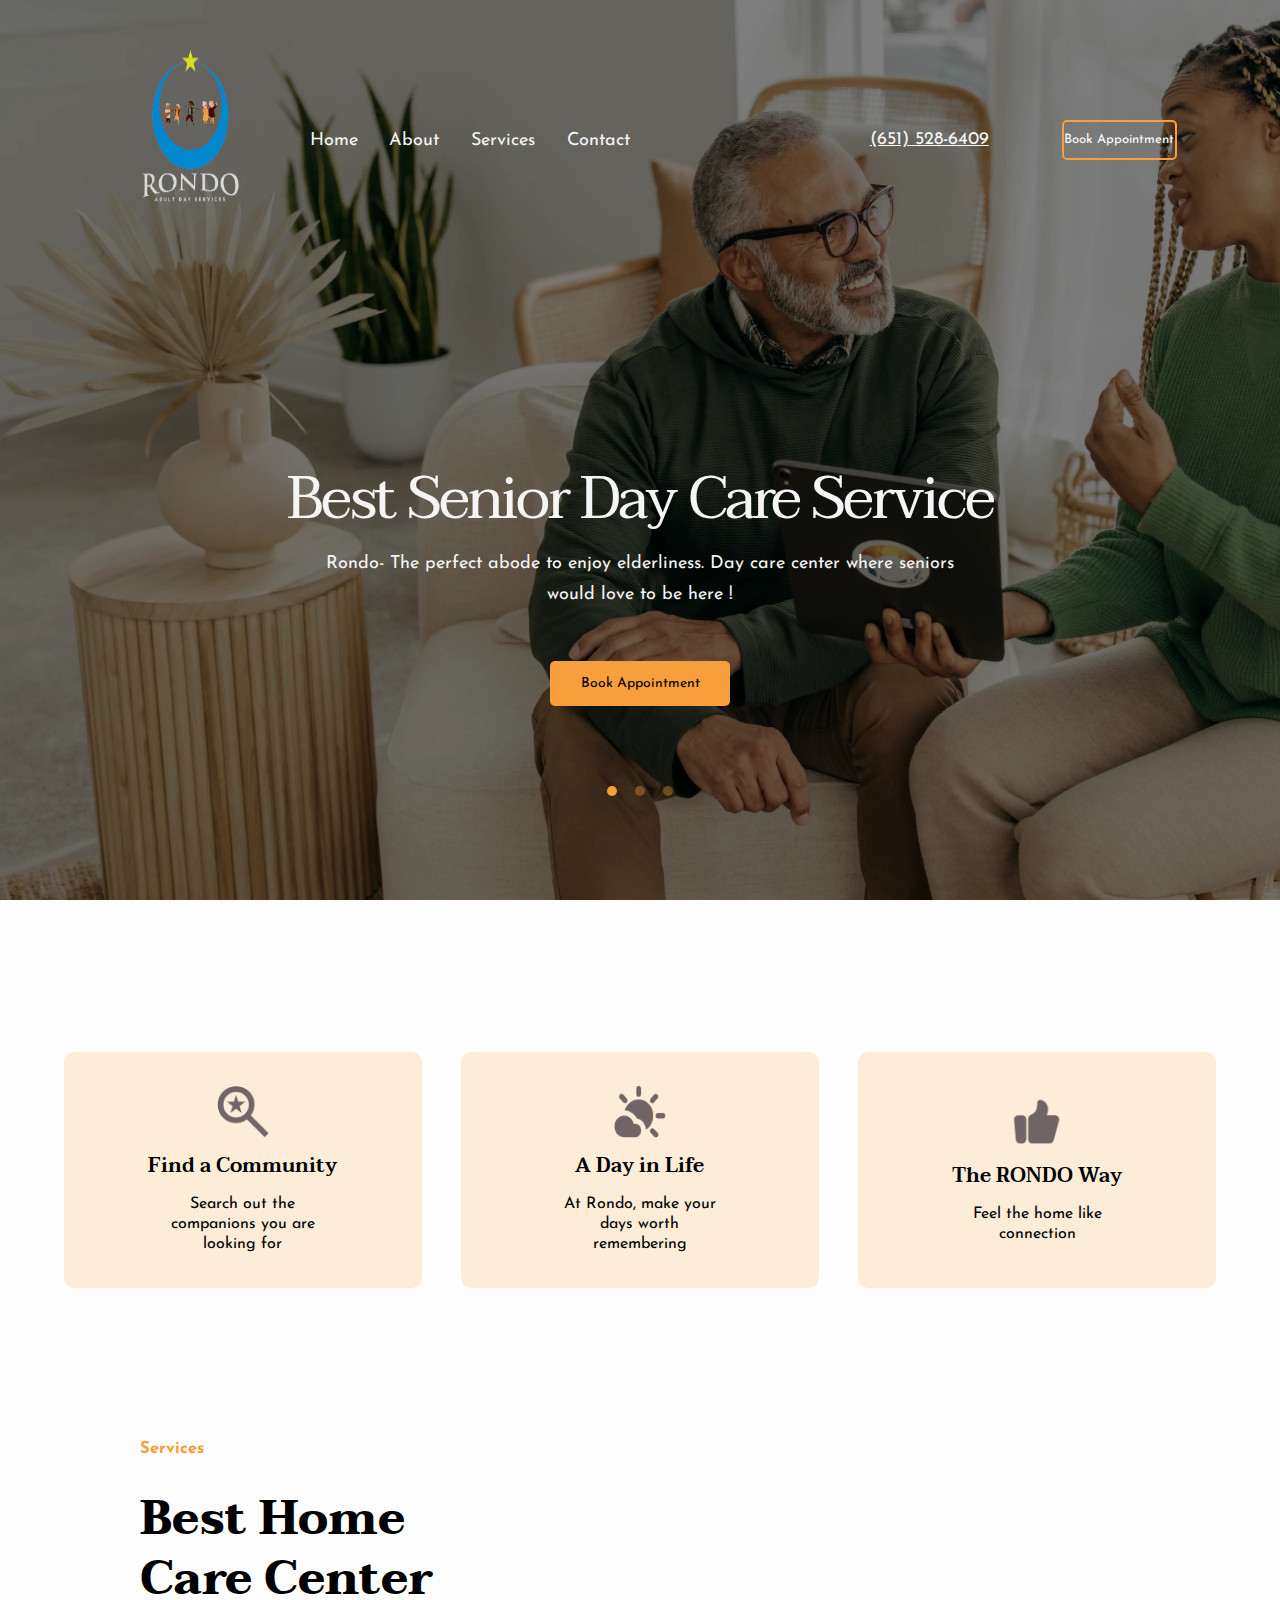
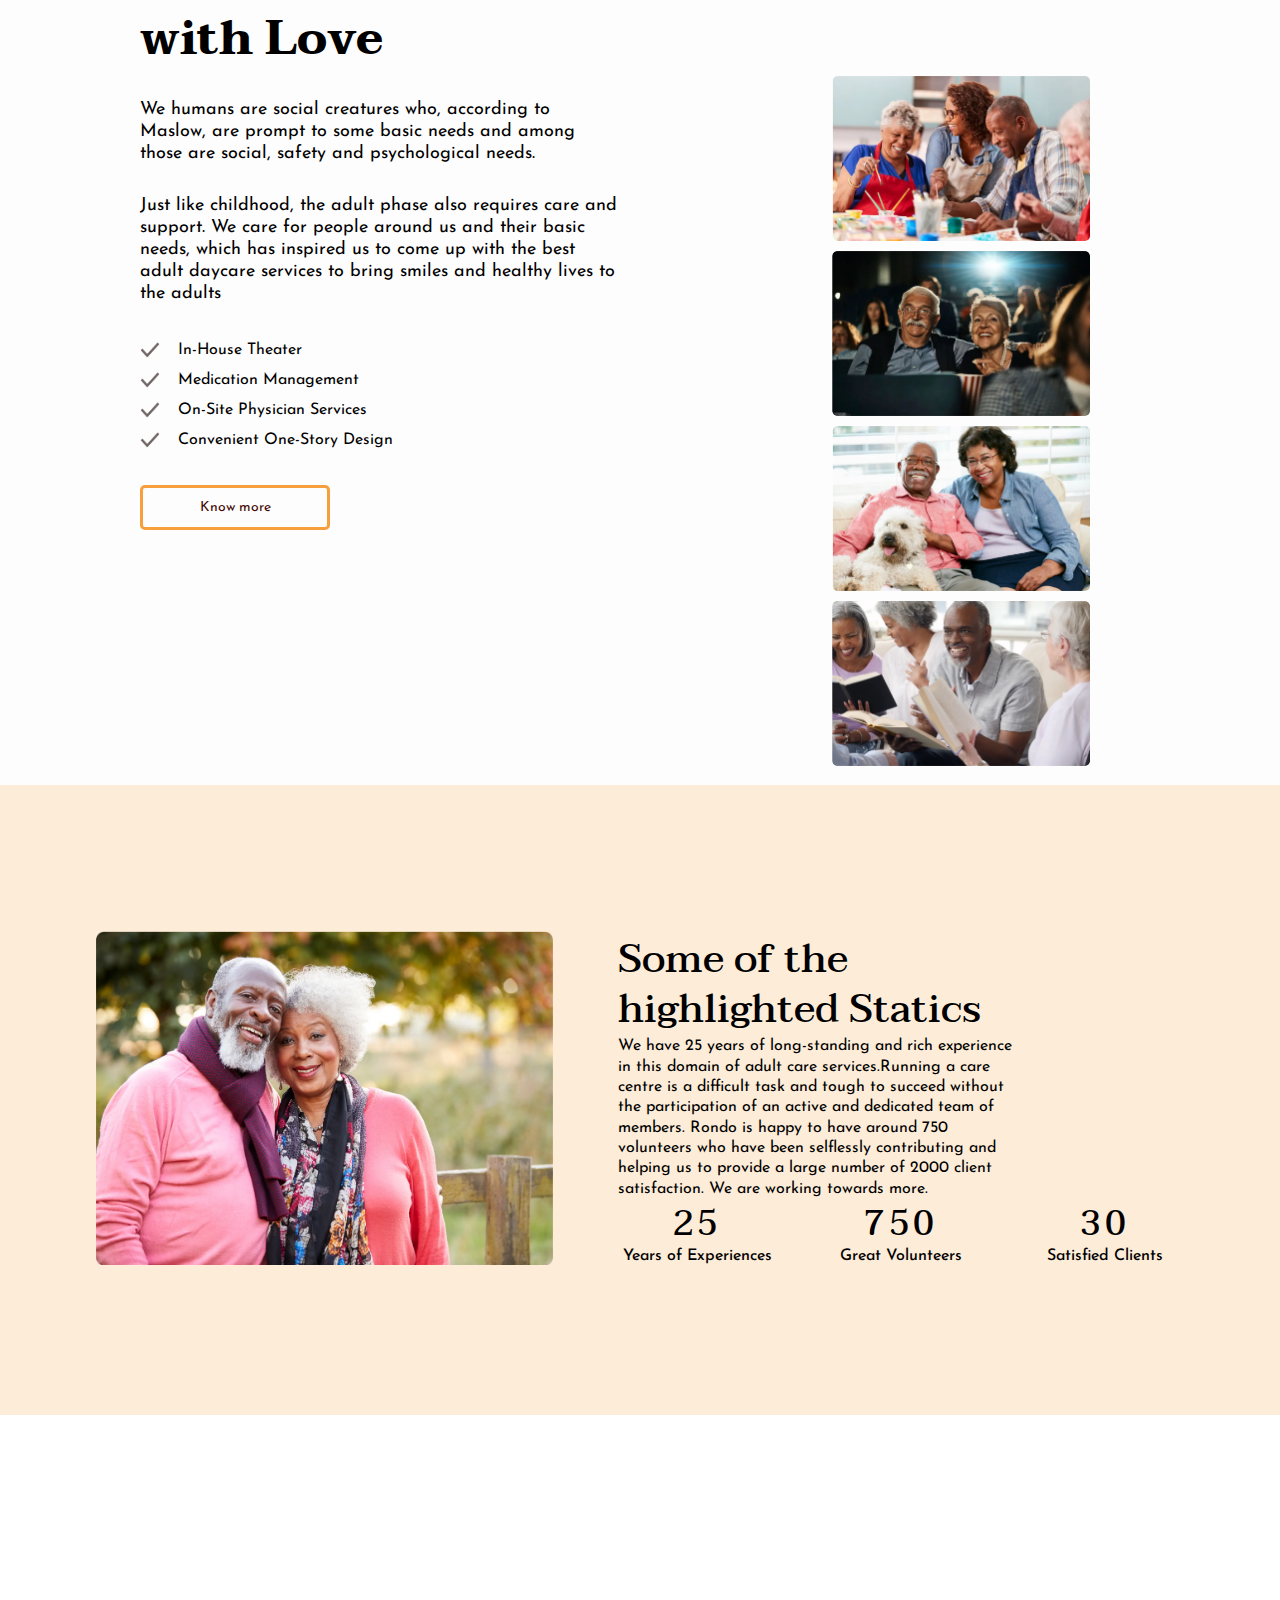
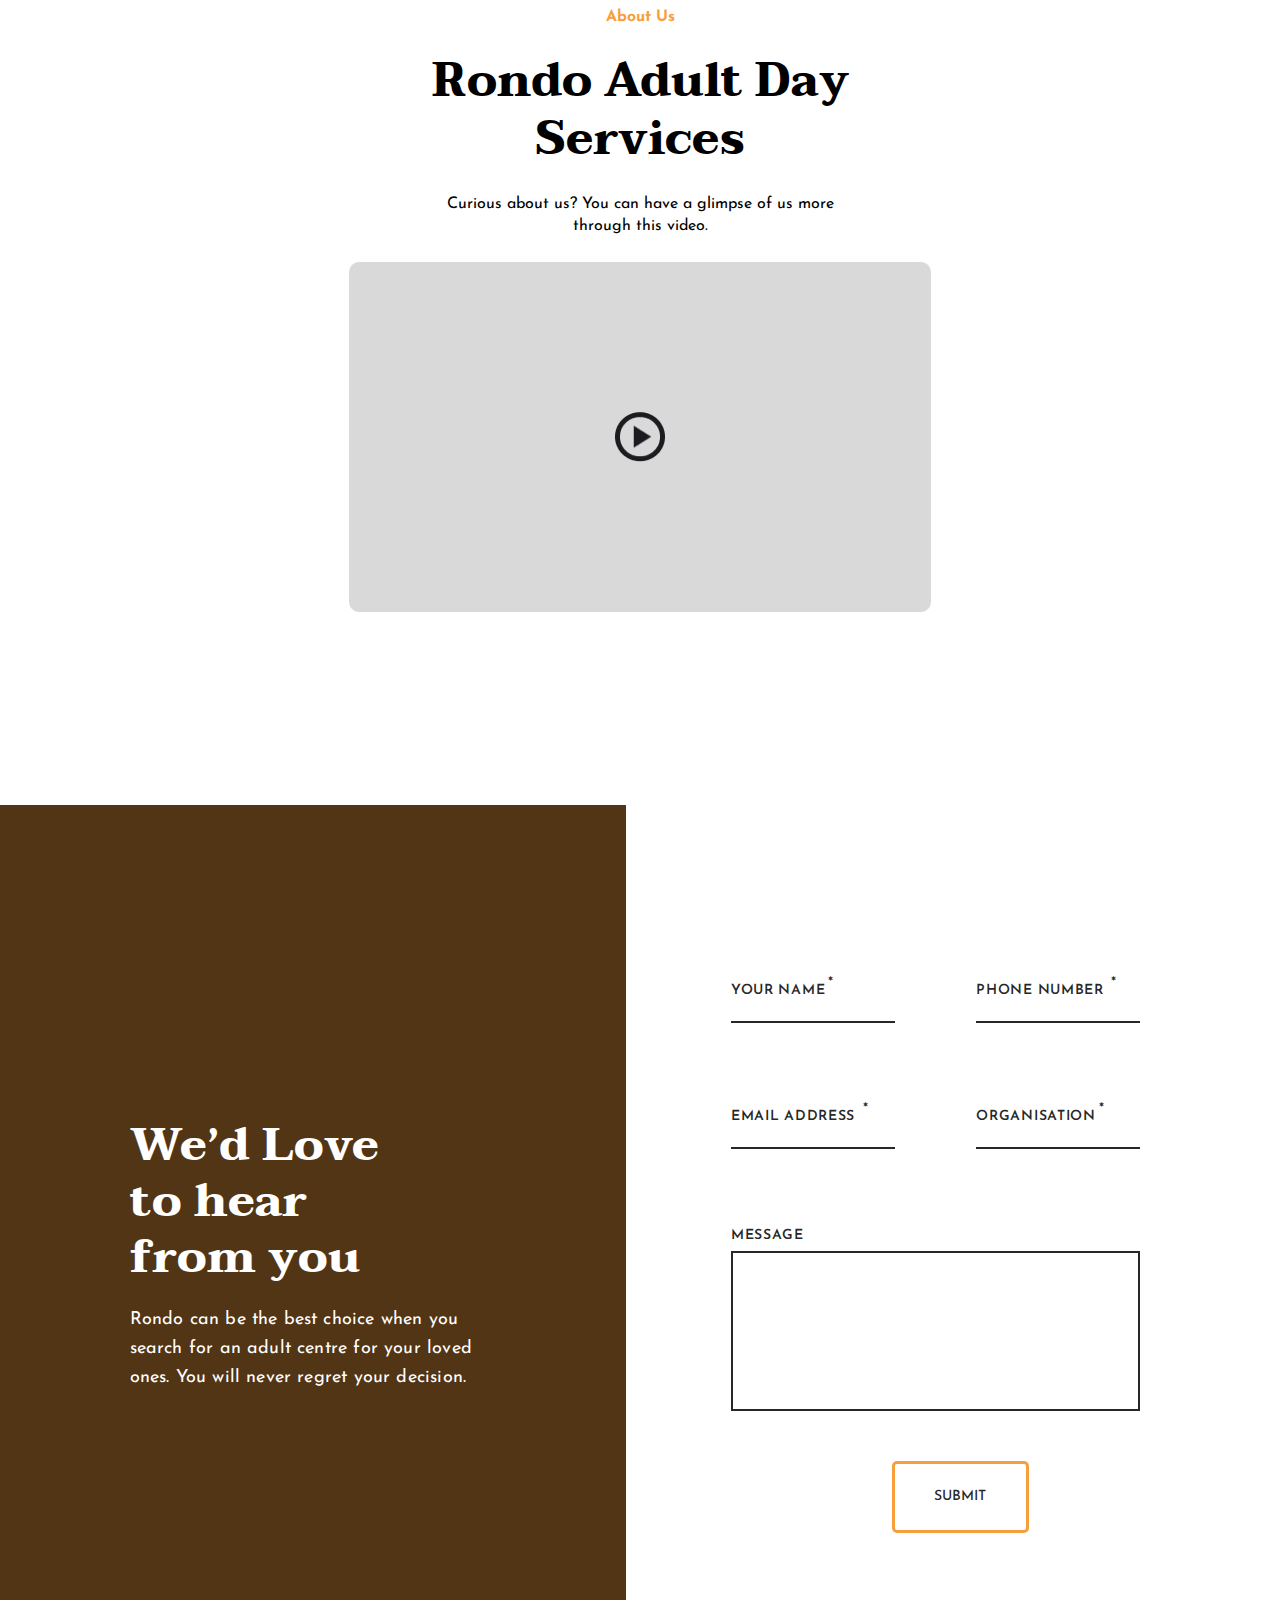
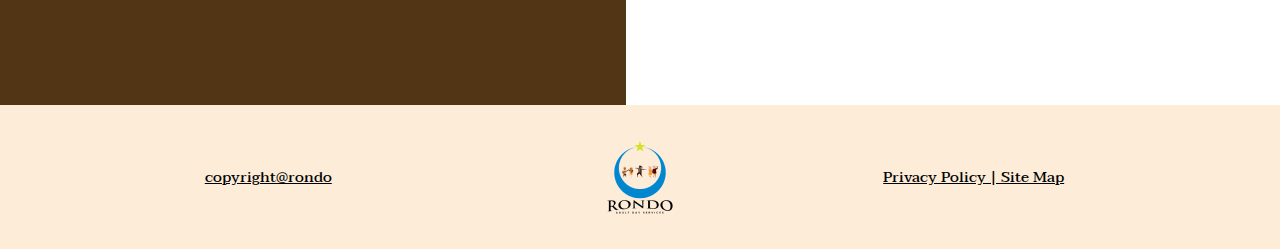
==== index.html @ 2ee7aedf "form update" ====
<!DOCTYPE html>
<html lang="en">
<head>
    <meta charset="UTF-8">
    <meta http-equiv="X-UA-Compatible" content="IE=edge">
    <meta name="viewport" content="width=device-width, initial-scale=1.0">
    <title>Rondo Home</title>
    <link rel="stylesheet" href="style.css">
    <link rel="stylesheet" href="media.css">
    <link href="https://fonts.googleapis.com/css2?family=Josefin+Sans:wght@400;500&family=Taviraj:wght@500&display=swap" rel="stylesheet">
</head>
<body>
    <!-- Hero Section -->
    <section class="hero_container">
        <header class="nav_header">
            <div class="navLogo">
                <img src="./Images/Rondo White Nav Logo.png" alt="rondo_logo_img">
            </div>

            <nav class="navbar">
                <div class="navbar_links">
                    <ul>
                        <li><a href="https://ronroads.netlify.app/">Home</a></li>
                        <li><a href="https://ronroads-about.netlify.app/">About</a></li>
                        <li><a href="https://ronroads-service.netlify.app/
                            ">Services</a></li>
                        <li><a href="https://ronroads-contact.netlify.app/">Contact</a></li>
                    </ul>
                </div>

                <div class="numBtn_wrapper">
                    <p>(651) 528-6409</p>

                    <a href="#">Book Appointment</a>
                </div>
            </nav>

            <a href="#" class="toggle-button">
                <span class="bar"></span>
                <span class="bar"></span>
            </a>
        </header>

        <article class="hero_article">
            <div class="hero_content">
                <h1>Best Senior Day Care Service</h1>

                <p>
                    Rondo- The perfect abode to enjoy elderliness. 
                    Day care center where seniors would love to be here !
                </p>

                <a href="#" class="content_btn">Book Appointment</a>

                <div class="dots">
                    <div class="dot"></div>
                    <div class="dot1"></div>
                    <div class="dot1"></div>
                </div>
            </div>
        </article>
    </section>


    <!-- Card Section -->
    <section class="card_container">
        <div class="card_wrapper">
            <div class="card">
                <img src="./Images/Search Icon.png" alt="search_icon">
                <h3>Find a Community</h3>
                <p>Search out the companions you 
                    are looking for</p>
            </div>

            <div class="card">
                <img src="./Images/Weather Icon.png" alt="search_icon">
                <h3>A Day in Life</h3>
                <p>At Rondo, make your days 
                    worth remembering</p>
            </div>

            <div class="card">
                <img src="./Images/Thumb Icon.png" alt="search_icon">
                <h3>The RONDO Way</h3>
                <p>Feel the home like connection</p>
            </div>

        </div>
    </section>


    <!-- Service Section -->
    <section class="service_container">
        <div class="content_wrapper">
            <div class="title">
                <h5>Services</h5>
            </div>

            <div class="heading">
                <h3>Best Home Care Center with Love</h3>
            </div>

            <article class="service_article">
                <p>
                    We humans are social creatures who, according to Maslow, are prompt to some basic needs and among those are social, safety and psychological needs.   
                </p>

                <p>
                    Just like childhood, the adult phase also requires care and support.
                    We care for people around us and their basic needs, which has inspired us to come up with the best adult daycare services to bring smiles and healthy lives to the adults 
                </p>
            </article>


            <div class="facilities_wrapper">
                <div class="facilities">
                    <img src="./Images/Tick Icon.png" alt="tick_icon">
                    <p>In-House Theater</p>
                </div>

                <div class="facilities">
                    <img src="./Images/Tick Icon.png" alt="tick_icon">
                    <p>Medication Management</p>
                </div>

                <div class="facilities">
                    <img src="./Images/Tick Icon.png" alt="tick_icon">
                    <p>On-Site Physician Services</p>
                </div>

                <div class="facilities">
                    <img src="./Images/Tick Icon.png" alt="tick_icon">
                    <p>Convenient One-Story Design</p>
                </div>
            </div>

            <div class="service_btn">
                <a href="#">Know more</a>
            </div>
        </div>


        <div class="image_wrapper">
            <div class="images">
                <img src="./Images/Webp/Service Image1.webp" alt="Service_image">

                <img src="./Images/Webp/Service Image2.webp" alt="Service_image">

                <img src="./Images/Webp/Service Image3.webp" alt="Service_image" class="SerImg">

                <img src="./Images/Webp/Service Image4.webp" alt="Service_image" class="SerImg">
            </div>
        </div>
    </section>


    <!-- highlighted Section -->
    <section class="highlighted_container">
        <div class="highlighted_wrapper">
            <div class="image_wrapper">
                <img src="./Images/Webp/Highlighted Image.webp" alt="highlighted_image">
            </div>
    
            <article class="highlighted_article">
                <h3>Some of the highlighted Statics</h3>
    
                <p>
                    We have 25 years of long-standing and rich experience in this domain of adult care services.Running a care centre is a difficult task and tough to succeed without the participation of an active and dedicated team of members. Rondo is happy to have around 750 volunteers who have been selflessly contributing and helping us to provide a large number of 2000 client satisfaction. We are working towards more.
                </p>
    
                <div class="records_wrapper">
                    <div class="records">
                        <h2>25</h2>
                        <span>Years of Experiences</span>
                    </div>

                    <div class="records">
                        <h2>750</h2>
                        <span>Great Volunteers</span>
                    </div>

                    <div class="records">
                        <h2>30</h2>
                        <span>Satisfied Clients</span>
                    </div>
                </div>
            </article>
        </div>
    </section>


    <!-- AboutUs Section -->
    <section class="aboutUs_container">
        <div class="aboutUS_wrapper">
            <div class="about_title">
                <h5>About Us</h5>
            </div>

            <div class="about_heading">
                <h3>Rondo Adult Day Services</h3>
            </div>

            <div class="about_para">
                <p>
                    Curious about us? You can have a glimpse of us more through this video.
                </p>
            </div>

            <div class="video">
                <img src="./Images/play Icon.png" alt="play_icon">
            </div>
        </div>
    </section>
    

    <!-- Contact section -->
    <section class="contact_container">
        <article class="contact_article">
            <div class="article_wrapper">
                <div class="contact_heading">
                    <h4>We’d Love to hear from you</h4>
                </div>
    
                <div class="contact_para">
                    <p>
                        Rondo can be the best choice when you search for an adult centre for your loved ones. You will never regret your decision.
                    </p>
                </div>
            </div> 
        </article>


        <form action="#" class="contact_form" name="landing_page_contact" method="POST" data-netlify="true" onSubmit="Submit">
            <div class="details">
                <div class="input_details">
                    <label for="fName">YOUR NAME<span style="color: #272727;"><sup>*</sup></span></label>
                    <input type="text" name="Name" class="full_name" required>
                </div>

                <div class="input_details">
                    <label for="mobile">PHONE NUMBER <span style="color: #272727;"><sup>*</sup></span></label>
                    <input type="number" name="mobile" class="mobile" required>
                </div>

                <div class="input_details">
                    <label for="email">EMAIL ADDRESS <span style="color: #272727;"><sup>*</sup></span></label>
                    <input type="email" name="email" class="email" required>
                </div>

                <div class="input_details">
                    <label for="organisation">ORGANISATION<span style="color: #272727;"><sup>*</sup></span></label>
                    <input type="text" name="organisation" class="password2" required>
                </div>

                <div class="input_details message">
                    <label for="message">MESSAGE</label>
                    <textarea id="msg" cols="131" rows="8"> </textarea>
        
                </div> 
            </div>

            <div class="contact_btn">
                <input type="submit" name="submit" class="submit_btn">
            </span>
        </form>
    </section>


    <!-- footer Section -->
    <footer>
        <div class="copyright">
            <p>copyright@rondo</p>
        </div>

        <div class="footer_logo">
            <img src="./Images/Rondo footer logo .png" alt="footer_logo">
        </div>

        <div class="privacy">
            <p>Privacy Policy | Site Map </p>
        </div>
    </footer> 

    <script src="./script.js"></script>
</body> 
</html>
---- style.css ----
/*
    for para -      font-family: 'Josefin Sans', sans-serif;
    for heading -   font-family: 'Taviraj', serif;
*/

*{
    margin: 0;
    padding: 0;
    box-sizing: border-box;
    text-decoration: none;
    list-style: none;
}

/* Hero Section */
.hero_container{
    width: 100%;
    height: 100vh;
    background: url(./Images/Webp/Hero\ Background.webp);
    background-repeat: no-repeat;
    background-size: cover;
    display: flex;
    flex-direction: column;
    gap: 20px;
}

.hero_container .nav_header{
    /* border: 1px solid black;  */
    height: 30vh;
    width: 100%;
    display: flex;
    justify-content: center;
    align-items: center;
    gap: 8px;
    padding: 10px 110px 0px 110px;
}

/* Hamburger CSS */
.hero_container .nav_header .toggle-button{
    /* position: absolute;
    right: 20rem; */
    display: none;
    flex-direction: column;
    justify-content: space-between;
    width: 30px;
    height: 15px;
}

.hero_container .nav_header .toggle-button .bar{
    height: 3px;
    width: 100%;
    background-color: white;
    border-radius: 10px;
}

.hero_container .nav_header .navLogo{
    /* border: 1px solid black; */
    width: 15%;
    height: 85%;
}

.hero_container .nav_header .navLogo img{
    width: 100%;
    height: 100%;
}

.hero_container .nav_header .navbar{
    /* border: 1px solid black; */ 
    width: 84%;
    height: 85%;
    display: flex;
    align-items: center;
    justify-content: space-between;
}

.hero_container .nav_header .navbar .navbar_links{
    /* border: 1px solid black;  */
    width: 43%;
}

.hero_container .nav_header .navbar .navbar_links ul{
    display: flex;
    align-items: center;
    justify-content: space-evenly;
}

.hero_container .nav_header .navbar .navbar_links ul li a{
    font-family: 'Josefin Sans';
    font-style: normal;
    font-weight: 400;
    font-size: 18px;
    line-height: 18px;
    color: #F5F5F5;
}

.hero_container .nav_header .navbar .navbar_links ul li a:hover{
    color: #F69F3C;
}

.hero_container .nav_header .navbar .numBtn_wrapper{
    /* border: 1px solid black;  */
    width: 36%;
    display: flex;
    justify-content: space-around;
    align-items: center;
    flex-wrap: wrap;
}

.hero_container .nav_header .navbar .numBtn_wrapper p{
    font-family: 'Josefin Sans';
    font-style: normal;
    font-weight: 400;
    font-size: 18px;
    line-height: 18px;
    text-decoration-line: underline;
    color: #F5F5F5;
}

.hero_container .nav_header .navbar .numBtn_wrapper a{
    border: 2px solid #F69F3C;
    border-radius: 5px;
    width: 36%;
    height: 40px;
    font-family: 'Josefin Sans';
    font-style: normal;
    text-align: center;
    font-weight: 500;
    font-size: 13px;
    line-height: 14px;
    color: #F5F5F5;
    display: flex;
    justify-content: center;
    align-items: center;
    flex-wrap: wrap;
    transform: translateX(30px);
}

.hero_container .nav_header .navbar .numBtn_wrapper a:hover{
    background: #F69F3C;
    border: none;
    color: #000000;
}


.hero_article{
    /* border: 1px solid black; */
    height: 65vh;
    display: flex;
    align-items: center;
    justify-content: center;
}

.hero_article .hero_content{
    /* border: 1px solid black;  */
    height: 100%;
    display: flex;
    flex-direction: column;
    align-items: center;
    justify-content: center;
}

.hero_article .hero_content h1{
    font-family: 'Taviraj';
    font-weight: 400;
    font-size: 60px;
    line-height: 100px;
    text-align: center;
    letter-spacing: -0.05em;
    color: #F5F5F5;
}

.hero_article .hero_content p{
    width: 80%;
    font-family: 'Josefin Sans';
    font-size: 18px;
    text-align: center;
    line-height: 31px;
    color: #F5F5F5;
}

.hero_article .hero_content .content_btn{
    background: #F69F3C;
    border-radius: 5px;
    width: 180px;
    height: 45px;
    font-family: 'Josefin Sans';
    font-style: normal;
    font-weight: 400;
    font-size: 14px;
    line-height: 31px;
    color: #000000;
    display: flex;
    align-items: center;
    justify-content: center;
    margin-top: 50px;
}

.hero_article .hero_content .content_btn:hover{
    background: transparent;
    border: 3px solid #F69F3C;
    color: #F5F5F5;
}


.hero_article .hero_content .dots{
    width: 8%;
    display: flex;
    justify-content: space-between;
    align-items: center;
    cursor: pointer;
}

.hero_article .hero_content .dots .dot{
    width: 10px;
    height: 10px;
    border-radius: 50%;
    background: #F69F3C;
    transform: translateY(80px);
}

.hero_article .hero_content .dots .dot1{
    width: 10px;
    height: 10px;
    border-radius: 50%;
    background: rgba(246, 159, 60, 0.36);
    transform: translateY(80px);
}



/* Card Section  */
.card_container{
    /* border: 2px solid black;  */
    width: 100%;
    height: 60vh;
    background: #fefdfd;
    display: flex;
    align-items: center;
    justify-content: center;
}

.card_container .card_wrapper{
    /* border: 1px solid black; */
    width: 93%;
    height: 235.32px;
    display: flex;
    justify-content: space-evenly;
    flex-wrap: wrap;
    gap: 20px;
}

.card_container .card_wrapper .card{
    /* border: 1px solid black; */
    width: 358px;
    height: 235.32px;   
    background: #FDECD8;
    border-radius: 10px;
    display: flex;
    flex-direction: column;
    align-items: center;
    justify-content: center;
    gap: 15px;
    cursor: pointer;
    transition: all 0.5s;
}

.card_container .card_wrapper .card:hover{
    transform: scale(1.1);
}

.card_container .card_wrapper .card img{
    height: 52.74px;
    width: 52.74px;
}

.card_container .card_wrapper .card h3{
    width: 189px;
    height: 26px;
    font-family: 'Taviraj';
    font-style: normal;
    font-weight: 600;
    font-size: 20px;
    line-height: 26px;
    text-align: center;
    color: #000000;
}

.card_container .card_wrapper .card p{
    width: 164px;
    font-family: 'Josefin Sans';
    font-weight: 400;
    font-size: 16px;
    line-height: 20px;
    text-align: center;
    color: #000000;
}



/* Service Section */
.service_container{
    /* border: 1px solid black; */
    width: 100%;
    height: 105vh;
    display: flex;
    gap: 25px;
    background: #fefdfd;
    padding: 0px  0px 0px 140px;
}

.service_container .content_wrapper{
    /* border: 1px solid black; */
    width: 50%;
    height: 100%;
    display: flex;
    flex-direction: column;
    flex-wrap: wrap;
    gap: 30px;
}

.service_container .content_wrapper .title{
    /* border: 1px solid black; */
    width: 71px;
    height: 19px;
    font-family: 'Josefin Sans';
    font-weight: 600;
    font-size: 20px;
    line-height: 19px;
    color: #F69F3C;
}

.service_container .content_wrapper .heading{
    /* border: 1px solid black; */
    width: 70%;
    font-family: 'Taviraj';
    font-style: normal;
    font-weight: 200;
    font-size: 40px;
    line-height: 60px;
    color: #000000;
}

.service_container .content_wrapper .service_article{
    /* border: 1px solid black; */
    width: 95%;   
    display: flex;
    flex-direction: column;
    flex-wrap: wrap;
    gap: 30px;
}

.service_container .content_wrapper .service_article p{
    font-family: 'Josefin Sans';
    font-style: normal;
    font-weight: 400;
    font-size: 18px;
    line-height: 22px;
    color: #000000;
}

.service_container .content_wrapper .facilities_wrapper{
    /* border: 1px solid black; */
    width: 95%;
    display: flex;
    justify-content: space-between;
    flex-wrap: wrap;
}

.service_container .content_wrapper .facilities_wrapper .facilities{
    /* border: 1px solid black; */
    width: 280px;
    height: 30px;
    display: flex;
    flex-wrap: wrap;
    gap: 18px;
    align-items: center;
}

.service_container .content_wrapper .facilities_wrapper .facilities img{
    width: 20.38px;
    height: 15.03px;
}

.service_container .content_wrapper .facilities_wrapper p{
    font-family: 'Josefin Sans';
    font-weight: 400;
    font-size: 16px;
    color: #000000;
}

.service_container .content_wrapper .service_btn{
    width: 190px;
    height: 45px;
    border: 3px solid #F69F3C;
    border-radius: 5px;
    display: flex;
    align-items: center;
    justify-content: center;
    cursor: pointer;
}

.service_container .content_wrapper .service_btn a{
    font-family: 'Josefin Sans';
    font-weight: 400;
    font-size: 14px;
    line-height: 14px;
    color: #440704;
}

.service_container .content_wrapper .service_btn:hover{
    background: #F69F3C;
    border: none;
}


.service_container .image_wrapper{
    /* border: 1px solid black;  */
    width: 60%;
    height: 100%;
    display: flex;
    align-items: center;
}

.service_container .image_wrapper .images{
    /* border: 1px solid black;   */
    width: 78%;
    height: 50%;
    display: flex;
    justify-content: center;
    flex-wrap: wrap;
    gap: 10px;
    padding-left: 4px;
    margin-left: 50px;
}

.service_container .image_wrapper .images img{
    width: 258.3px;
    height: 165.03px;
    border-radius: 5px;
    transition: all 0.5s;
}

.service_container .image_wrapper .images img:hover{
    transform: scale(1.1);
}



/* highlighted Section */
.highlighted_container{
    /* border: 1px solid black; */
    width: 100%;
    height: 70vh;
    display: flex;
    justify-content: center;
    align-items: center;
    background: #FDECD8;
}

.highlighted_container .highlighted_wrapper{
    /* border: 1px solid black; */
    width: 85%;
    display: flex;
    justify-content: space-between;
    
}

.highlighted_container .highlighted_wrapper .image_wrapper{
    width: 42%;
    border-radius: 10px;
}

.highlighted_container .highlighted_wrapper .image_wrapper img{
    width: 100%;
}

.highlighted_container .highlighted_wrapper .highlighted_article{
    /* border: 1px solid black; */
    width: 52%;
    display: flex;
    flex-direction: column;
    justify-content: space-evenly;
    flex-wrap: wrap;
}

.highlighted_container .highlighted_wrapper .highlighted_article h3{
    /* border: 1px solid black; */
    width: 70%;
    font-family: 'Taviraj';
    font-style: normal;
    font-weight: 500;
    font-size: 40px;
    line-height: 50px;
    color: #000000;
}

.highlighted_container .highlighted_wrapper .highlighted_article p{
    /* border: 1px solid black; */
    width: 70%;
    font-family: 'Josefin Sans';
    font-weight: 400;
    font-size: 16px;
    line-height: 127.5%;
    color: #000000;
}

.highlighted_container .highlighted_wrapper .highlighted_article .records_wrapper{
    /* border: 1px solid black; */
    width: 100%;
    display: flex;
    justify-content: space-between;
    align-items: center;
}

.highlighted_container .highlighted_wrapper .highlighted_article .records_wrapper .records{
    /* border: 1px solid black; */
    width: 28%;
    display: flex;
    flex-direction: column;
    justify-content: center;
    align-items: center;
}

.highlighted_container .highlighted_wrapper .highlighted_article .records_wrapper .records h2{
    font-family: 'Taviraj';
    font-weight: 500;
    font-size: 35px;
    line-height: 127.5%;
    letter-spacing: 0.1em;
    color: #000000;
}

.highlighted_container .highlighted_wrapper .highlighted_article .records_wrapper .records span{
    font-family: 'Josefin Sans';
    font-weight: 500;
    font-size: 16px;
    line-height: 127.5%;
    text-align: center;
    color: #000000;
}



/* AboutUs Section */
.aboutUs_container{
    /* border: 1px solid black; */
    width: 100%;
    height: 110vh;
    display: flex;
    justify-content: center;
    align-items: center;
}

.aboutUs_container .aboutUS_wrapper{
    /* border: 1px solid black; */
    width: 70%;
    display: flex;
    flex-direction: column;
    justify-content: center;
    align-items: center;
    gap: 25px;
}

.aboutUs_container .aboutUS_wrapper .about_title{
    font-family: 'Josefin Sans';
    font-weight: 600;
    font-size: 19.0426px;
    line-height: 19px;
    color: #F69F3C;
}

.aboutUs_container .aboutUS_wrapper .about_heading{
    /* border: 1px solid black; */
    width: 60%;
    font-family: 'Taviraj';
    font-style: normal;
    font-weight: 500;
    font-size: 40px;
    line-height: 58px;
    text-align: center;
    color: #000000;
}

.aboutUs_container .aboutUS_wrapper .about_para{
    /* border: 1px solid black; */
    width: 50%;
    font-family: 'Josefin Sans';
    font-style: normal;
    font-weight: 400;
    font-size: 16px;
    line-height: 22px;
    text-align: center;
    color: #000000;
}

.aboutUs_container .aboutUS_wrapper .video{
    /* border: 1px solid black; */
    width: 65%;
    height: 350px;
    background: #D9D9D9;
    border-radius: 10px;
    display: flex;
    justify-content: center;
    align-items: center;
}

.aboutUs_container .aboutUS_wrapper .video img{
    width: 50px;
    height: 50px;
    cursor: pointer;
    transition: all 0.5s;
}

.aboutUs_container .aboutUS_wrapper .video img:hover{
    transform: scale(1.2);
}



/* Contact section */
.contact_container{
    /* border: 1px solid black; */
    width: 100%;
    height: 100vh;
    display: flex;
    gap: 15px;
}

.contact_container .contact_article{
    /* border: 1px solid black; */
    width: 49%;
    height: 100%;
    display: flex;
    align-items: center;
    justify-content: center;
    background: #523514;
}

.contact_container .contact_article .article_wrapper{
    /* border: 1px solid black; */
    width: 65%;
    padding: 20px;
    display: flex;
    flex-direction: column;
    gap: 20px;
}

.contact_container .contact_article .article_wrapper .contact_heading{
    /* border: 1px solid black; */
    width: 80%;
    font-family: 'Taviraj';
    font-style: normal;
    font-weight: 400;
    font-size: 46px;
    line-height: 56px;
    color: #FFFFFF;
}

.contact_container .contact_article .article_wrapper .contact_para{
    /* border: 1px solid black; */
    width: 100%;
    font-family: 'Josefin Sans';
    font-style: normal;
    font-weight: 400;
    font-size: 18px;
    line-height: 29px;
    letter-spacing: 0.01em;
    color: #FFFFFF;
}

.contact_container .contact_form{ 
    /* border: 1px solid black;  */
    width: 50%;
    height: 100%;
    padding: 90px;
    display: flex;
    flex-direction: column;
    justify-content: center;
    align-items: center;
    gap: 50px;
}

.contact_container .contact_form .details{
    /* border: 1px solid black;  */
    width: 100%;
    display: flex;
    justify-content: space-between;
    align-items: center;
    flex-wrap: wrap;
    gap: 80px;
    padding: 0px 50px 0px 0px;
}

.contact_container .contact_form .details .input_details{
    width: 40%;
    display: flex;
    flex-direction: column;
    gap: 8px;
}

.contact_container .contact_form .details .input_details label{
    /* border: 1px solid black;  */
    width: 100%;
    font-family: 'Josefin Sans';
    font-style: normal;
    font-weight: 600;
    font-size: 14px;
    line-height: 14px;
    letter-spacing: 0.05em;
    color: #272727;
}

.contact_container .contact_form .details .input_details label span{
    font-size: 18px;
    margin-left: 3px;
    font-weight: 500;
}

.contact_container .contact_form .details .input_details input{
    border: none;
    border-bottom: 2px solid #272727;
    outline: none;
}

.contact_container .contact_form .details textarea{
    width: 250% !important;
    resize: none;
    outline: none;
    border: 2px solid #272727;
    padding: 10px;
    font-size: 15px;
}

.contact_container .contact_form .contact_btn{
    width: 30%;
    height: 10%;
    border: 3px solid #F69F3C;
    border-radius: 5px;
    display: flex;
    align-items: center;
    justify-content: center;
    cursor: pointer;
    transition: all 0.4s linear;
}

.contact_container .contact_form .contact_btn:hover{
    background: #F69F3C;
    border: none;
    transform: scale(0.9);
}

.contact_container .contact_form .contact_btn input{
    border: none;
    outline: none;
    cursor: pointer;
    background: transparent;
    text-transform: uppercase;
    font-family: 'Josefin Sans';
    width: 100%;
    height: 100%;
    font-weight: 500;
    font-size: 14px;
    line-height: 14px;
    color: #272727;
}



/* footer section */
footer{
    /* border: 1px solid black; */
    width: 100%;
    height: 16vh;
    display: flex;
    justify-content: space-evenly;
    align-items: center;
    flex-wrap: wrap;
    background: #FDECD8;
}

footer .copyright{
    /* border: 1px solid black; */
    width: 15%;
    font-family: 'Taviraj';
    font-style: normal;
    font-weight: 500;
    font-size: 15px;
    line-height: 20px;
    text-decoration-line: underline;
    color: #000000;
}


footer .footer_logo{
    /* border: 1px solid black; */
    width: 6%;
    height: 90%;
    display: flex;
    justify-content: center;
    align-items: center;
}

footer .privacy{
    /* border: 1px solid black; */
    width: 15%;
    font-family: 'Taviraj';
    font-style: normal;
    font-weight: 500;
    font-size: 15px;
    line-height: 20px;
    text-decoration-line: underline;
    color: #000000;
}
---- media.css ----
/* navbar */
@media (max-width: 480px){
    .hero_container .nav_header{
        /* border: 1px solid black;  */
        width: 100%;
        padding: 10px 60px 0px 15px;
        display: flex;
        align-items: center;
        justify-content: space-between;
    }

    .hero_container .nav_header .toggle-button{
        display: flex;
    }

    .hero_container .nav_header .navbar{
        /* border: 1px solid black; */
        display: none;
        align-items: flex-end;
        width: 100%;
        transform: translateY(87px);
    }

    .hero_container .nav_header .navLogo{
        /* border: 1px solid black;  */
        width: 50%;
        height: 80%;
    }

    .hero_container .nav_header .navbar .navbar_links ul{
        /* border: 1px solid black; */
        width: 80%;
        align-items: flex-start;
        flex-direction: column;
        gap: 12px;
    }

    .hero_container .nav_header .navbar .navbar_links ul li a{
        font-size: 15px;
        font-weight: 600;
    }

    .hero_container .nav_header .navbar .numBtn_wrapper{
        /* border: 1px solid black; */
        width: 70%;
        display: flex;
        flex-direction: column;
        justify-content: center;
        align-items: flex-end;
        gap: 15px;
    }

    .hero_container .nav_header .navbar .numBtn_wrapper a{
        width: 70%;
        transform: translatex(-3px);
    }

    .hero_container .nav_header .navbar.active{
        display: flex;
    }
}

@media (max-width : 400px){
    .hero_container .nav_header{
        /* border: 1px solid black;  */
        width: 100%;
        padding: 10px 60px 0px 15px;
        display: flex;
        justify-content: space-between;
    }

    .hero_container .nav_header .toggle-button{
        display: flex;
    }

    .hero_container .nav_header .navbar{
        /* border: 1px solid black; */
        display: none;
        align-items: flex-end;
        width: 100%;
        transform: translateY(80px);
    }

    .hero_container .nav_header .navLogo{
        /* border: 1px solid black;  */
        width: 55%;
        height: 90%;
    }

    .hero_container .nav_header .navbar .navbar_links ul{
        /* border: 1px solid black; */
        width: 80%;
        align-items: flex-start;
        flex-direction: column;
        gap: 7px;
    }

    .hero_container .nav_header .navbar .navbar_links ul li a{
        font-size: 15px;
        font-weight: 600;
    }

    .hero_container .nav_header .navbar .numBtn_wrapper{
        /* border: 1px solid black;  */
        width: 80%;
        display: flex;
        flex-direction: column;
        justify-content: center;
        align-items: flex-end;
        gap: 15px;
    }

    .hero_container .nav_header .navbar .numBtn_wrapper a{
        font-size: 14px;
        width: 82%;
    }

    .hero_container .nav_header .navbar .numBtn_wrapper p{
        font-size: 15px;
        font-weight: 600;
    }

    .hero_container .nav_header .navbar.active{
        display: flex;
    }
}

@media (max-width : 380px){
    .hero_container .nav_header{
        /* border: 1px solid black;  */
        width: 100%;
        padding: 10px 60px 0px 15px;
        display: flex;
        justify-content: space-between;
    }

    .hero_container .nav_header .toggle-button{
        display: flex;
    }

    .hero_container .nav_header .navbar{
        /* border: 1px solid black; */
        display: none;
        align-items: flex-end;
        width: 100%;
        transform: translateY(80px);
    }

    .hero_container .nav_header .navLogo{
        /* border: 1px solid black;  */
        width: 55%;
        height: 90%;
    }

    .hero_container .nav_header .navbar .navbar_links ul{
        /* border: 1px solid black; */
        width: 80%;
        align-items: flex-start;
        flex-direction: column;
        gap: 7px;
    }

    .hero_container .nav_header .navbar .navbar_links ul li a{
        font-size: 15px;
        font-weight: 600;
    }

    .hero_container .nav_header .navbar .numBtn_wrapper{
        /* border: 1px solid black;  */
        width: 80%;
        display: flex;
        flex-direction: column;
        justify-content: center;
        align-items: flex-end;
        gap: 15px;
    }

    .hero_container .nav_header .navbar .numBtn_wrapper a{
        font-size: 14px;
        width: 82%;
    }

    .hero_container .nav_header .navbar .numBtn_wrapper p{
        font-size: 15px;
        font-weight: 600;
    }

    .hero_container .nav_header .navbar.active{
        display: flex;
    }
}



/* hero article */
@media (max-width: 480px){
    .hero_container{
        width: 100%;
        background: url(./Images/Webp/Res-Hero-Image.webp);
        background-repeat: no-repeat;
        background-size: cover;
    }

    .hero_article{
        /* border: 1px solid black; */
        height: 80vh;
        display: flex;
        margin-bottom: 30px;
    }
    
    .hero_article .hero_content h1{
        /* border: 1px solid black; */
        width: 80%;
        flex-wrap: wrap;
        font-size: 36px;
        line-height: 45px;
        letter-spacing: 2px;
        margin-bottom: 20px;
    }
    
    .hero_article .hero_content p{
        /* border: 1px solid black; */
        width: 80%;
        font-weight: 400;
        font-size: 18px;
        line-height: 125.5%;
        margin-top: 10px;
    }
    
    .hero_article .hero_content .content_btn{
        width: 150px;
        height: 45px;
        font-size: 14px;
        margin-top: 30px;
    }
    
    .hero_article .hero_content .dots{
        width: 12%;
    }
    
    .hero_article .hero_content .dots .dot{
        transform: translateY(50px);
    }
    
    .hero_article .hero_content .dots .dot1{
        transform: translateY(50px);
    }
}

@media (max-width: 380px){
    .hero_container{
        width: 100%;
        background: url(./Images/Webp/Res-Hero-Image.webp);
        background-repeat: no-repeat;
        background-size: cover;
    }

    .hero_article{
        /* border: 1px solid black; */
        height: 80vh;
        display: flex;
    }
    
    .hero_article .hero_content h1{
        /* border: 1px solid black;  */
        width: 100%;
        flex-wrap: wrap;
        font-size: 32px;
        line-height: 40px;
        letter-spacing: 1px;
        margin-bottom: 8px;
    }
    
    .hero_article .hero_content p{
        /* border: 1px solid black; */
        width: 100%;
        font-weight: 400;
        font-size: 18px;
        line-height: 120.5%;
        margin-top: 10px;
    }
    
    .hero_article .hero_content .content_btn{
        width: 130px;
        height: 40px;
        font-size: 12px;
        margin-top: 28px;
    }
    
    .hero_article .hero_content .dots{
        width: 14%;
    }
    
    .hero_article .hero_content .dots .dot{
        transform: translateY(40px);
    }
    
    .hero_article .hero_content .dots .dot1{
        transform: translateY(40px);
    }
}




/* card section */
@media (max-width: 480px){
    .card_container{
        /* border: 1px solid black; */
        width: 100%;
        height: 100vh;
        background: #fefdfd;
        display: flex;
        align-items: flex-start;  
    }
    
    .card_container .card_wrapper{
        /* border: 1px solid black;   */
        width: 85%;
        height: 280.32px;
        margin-top: 50px;
        gap: 30px;
    }

    .card_container .card_wrapper .card{
        width: 100%;
        height: 100%; 
    }
    
    .card_container .card_wrapper .card img{
        height: 50.74px;
        width: 50.74px;
    }
    
    .card_container .card_wrapper .card h3{
        width: 80%;
        font-size: 20px;
        line-height: 22px;
    }
    
    .card_container .card_wrapper .card p{
        width: 70%;
    }
}

@media (max-width: 380px){
    .card_container .card_wrapper .card img{
        height: 42.72px;
        width: 42.72px;
    }
    
    .card_container .card_wrapper .card h3{
        width: 80%;
        font-size: 18px;
        line-height: 22px;
    }
    
    .card_container .card_wrapper .card p{
        width: 70%;
    }
}

@media (max-height: 580px){
    .card_container{
        /* border: 1px solid black; */
        width: 100%;
        height: 165vh;
    }

    .card_container .card_wrapper{
        /* border: 1px solid black;  */
        gap: 20px;
    }
}



/* service section */
@media (max-width: 480px){
    .service_container{
        /* border: 1px solid black; */
        height: 130vh;
        display: flex;
        flex-direction: column;
        gap: 30px;
        padding: 0px 0px 0px 30px;
        margin-top: 330px;
    }

    .service_container .content_wrapper{
        /* border: 1px solid black; */
        width: 100%;
        height: 100%;
        gap: 15px;
    }
    
    .service_container .content_wrapper .title{
        /* border: 1px solid black;  */
        font-size: 22px;
        line-height: 19px;
        color: #F69F3C;
    }
    
    .service_container .content_wrapper .heading{
        /* border: 1px solid black; */
        width: 80%;
        font-size: 30px;
        line-height: 45px;
    }
    
    .service_container .content_wrapper .service_article{
        /* border: 1px solid black; */
        width: 86%;   
        gap: 12px;
    }
    
    .service_container .content_wrapper .service_article p{
        font-size: 16px;
        line-height: 20px;
    }
    
    .service_container .content_wrapper .facilities_wrapper .facilities{
        /* border: 1px solid black;  */
        width: 350px;
        height: 30px;
    }
    
    .service_container .content_wrapper .facilities_wrapper .facilities img{
        width: 20.38px;
        height: 15.03px;
    }
    
    .service_container .content_wrapper .facilities_wrapper p{
        font-size: 16px;
    }
    
    .service_container .content_wrapper .service_btn{
        width: 180px;
        height: 45px;
    }
    
    .service_container .content_wrapper .service_btn a{
        font-size: 15px;
    }
    
    
    .service_container .image_wrapper{
        /* border: 1px solid black;  */
        width: 100%;
        height: 50%;
        display: flex;
        align-items: flex-start;
        justify-content: flex-start;
    }
    
    .service_container .image_wrapper .images{
        /* border: 1px solid black; */
        width: 470px;
        height: 90%;
        display: flex;
        justify-content: flex-start;
        align-items: center;
        flex-wrap: wrap;
        margin-top: 30px;
        transform: translateX(-50px);
    }
    
    .service_container .image_wrapper .images img{
        width: 48%;
        height: 130.03px;
        border-radius: 5px;
        transition: all 0.5s;
    }
}

@media (max-width: 390px){
    .service_container{
        /* border: 1px solid black; */
        height: 125vh;
    }

    .service_container .content_wrapper{
        /* border: 1px solid black;  */
        gap: 15px;
    }
    
    .service_container .content_wrapper .title{
        /* border: 1px solid black;  */
        font-size: 20px;
    }
    
    .service_container .content_wrapper .heading{
        /* border: 1px solid black; */
        width: 100%;
        font-size: 25px;
        line-height: 40px;
    }
    
    .service_container .content_wrapper .service_article{
        /* border: 1px solid black; */
        width: 90%;   
        gap: 12px;
    }
    
    .service_container .content_wrapper .service_article p{
        font-size: 15px;
        line-height: 18px;
    }
    
    .service_container .content_wrapper .facilities_wrapper .facilities{
        /* border: 1px solid black;  */
        width: 350px;
        height: 30px;
    }
    
    .service_container .content_wrapper .facilities_wrapper .facilities img{
        width: 18.38px;
        height: 12.03px;
    }
    
    .service_container .content_wrapper .facilities_wrapper p{
        font-size: 15px;
    }
    
    .service_container .content_wrapper .service_btn{
        width: 150px;
        height: 40px;
    }
    
    .service_container .content_wrapper .service_btn a{
        font-size: 15px;
    }
    
    
    .service_container .image_wrapper{
        /* border: 1px solid black;  */
        width: 100%;
        height: 52%;
        margin-top: 30px;
    }
    
    .service_container .image_wrapper .images{
        /* border: 1px solid black;  */
        height: 100%;
        gap: 10px;
        margin-top: 0px;
    }
    
    .service_container .image_wrapper .images img{
        width: 100%;
        height: 150.03px;
    }
}

@media (max-width: 388px){
    .service_container{
        /* border: 1px solid black; */
        height: 130vh;
    }
    
    .service_container .image_wrapper .images .SerImg{
        display: none;
    } 
}

@media (max-height: 580px){
    .service_container{
        /* border: 1px solid black; */
        height: 180vh;
        gap: 10px;
        margin-top: 20px;
    }

    .service_container .image_wrapper{
        /* border: 1px solid black;  */
        width: 100%;
        height: 60%;
        display: flex;
        align-items: flex-start;
        justify-content: flex-start;
    }
}


/* highlighted section */
@media (max-width: 480px){
    .highlighted_container{
        /* border: 1px solid black; */
        width: 100%;
        height: 160vh;
        display: flex;
        justify-content: center;
        align-items: flex-start;
    }
    
    .highlighted_container .highlighted_wrapper{
        /* border: 1px solid black;  */
        width: 85%;
        display: flex;
        flex-direction: column;
        gap: 20px;
        margin-top: 60px;
    }
    
    .highlighted_container .highlighted_wrapper .image_wrapper{
        width: 100%;
        height: 100%;
    }
    
    .highlighted_container .highlighted_wrapper .image_wrapper img{
        width: 100%;
        height: 100%;
    }
    
    .highlighted_container .highlighted_wrapper .highlighted_article{
        /* border: 1px solid black; */
        width: 100%;
        gap: 25px;
    }
    
    .highlighted_container .highlighted_wrapper .highlighted_article h3{
        /* border: 1px solid black; */
        width: 80%;
        font-size: 30px;
        line-height: 40px;
    }
    
    .highlighted_container .highlighted_wrapper .highlighted_article p{
        /* border: 1px solid black; */
        width: 100%;
        font-weight: 500;
        font-size: 18px;
        line-height: 127.5%;
    }
    
    .highlighted_container .highlighted_wrapper .highlighted_article .records_wrapper{
        /* border: 1px solid black; */
        width: 100%;
        height: 300px;
        display: flex;
        flex-direction: column;
        justify-content: space-between;
        align-items: center;
    }
    
    .highlighted_container .highlighted_wrapper .highlighted_article .records_wrapper .records{
        /* border: 1px solid black;  */
        width: 60%;
    }
    
    .highlighted_container .highlighted_wrapper .highlighted_article .records_wrapper .records h2{
        font-family: 'Taviraj';
        font-weight: 500;
        font-size: 35px;
        line-height: 127.5%;
        letter-spacing: 0.1em;
        color: #000000;
    }
    
    .highlighted_container .highlighted_wrapper .highlighted_article .records_wrapper .records span{
        font-family: 'Josefin Sans';
        font-weight: 500;
        font-size: 18px;
    }
}

@media (max-height: 580px){
    .highlighted_container{
        /* border: 1px solid black; */
        height: 180vh;
    }

    .highlighted_container .highlighted_wrapper .highlighted_article h3{
        /* border: 1px solid black; */
        width: 85%;
        font-size: 25px;
        line-height: 30px;
    }

    .highlighted_container .highlighted_wrapper .highlighted_article p{
        font-size: 16px;
        line-height: 127.5%;
    }

    .highlighted_container .highlighted_wrapper .highlighted_article .records_wrapper .records h2{
        font-size: 28px;
        line-height: 110.5%;
    }
}



/* aboutUs section */
@media (max-width: 480px){
    .aboutUs_container{
        /* border: 1px solid black; */
        width: 100%;
        height: 90vh;
    }
    
    .aboutUs_container .aboutUS_wrapper{
        /* border: 1px solid black; */
        width: 90%;
        gap: 20px;
    }
    
    .aboutUs_container .aboutUS_wrapper .about_title{
        font-weight: 600;
        font-size: 20.0426px;
    }
    
    .aboutUs_container .aboutUS_wrapper .about_heading{
        /* border: 1px solid black;  */
        width: 75%;
        font-size: 35px;
        line-height: 50px;
    }
    
    .aboutUs_container .aboutUS_wrapper .about_para{
        /* border: 1px solid black;  */
        width: 75%;
        font-weight: 500;
        font-size: 18px;
        line-height: 20px;
    }
    
    .aboutUs_container .aboutUS_wrapper .video{
        /* border: 1px solid black;  */
        width: 87%;
        height: 250px;
        margin-top: 20px;
    }
    
    .aboutUs_container .aboutUS_wrapper .video img{
        width: 40px;
        height: 40px;
    }
}

@media (max-width: 370px){
    .aboutUs_container{
        /* border: 1px solid black; */
        height: 60vh;
    }

    .aboutUs_container .aboutUS_wrapper .about_heading{
        /* border: 1px solid black;   */
        width: 80%;
        font-size: 30px;
        line-height: 40px;
    }
    
    .aboutUs_container .aboutUS_wrapper .about_para{
        /* border: 1px solid black;  */
        width: 80%;
        font-size: 20px;
    }
    
    .aboutUs_container .aboutUS_wrapper .video{
        /* border: 1px solid black;  */
        width: 90%;
        height: 200px;
        margin-top: 10px;
    }
}

@media (max-height: 580px){
    .aboutUs_container{
        /* border: 1px solid black; */
        height: 120vh;
    }
    
}



/* Contact section */
@media (max-width: 480px){
    .contact_container{
        /* border: 1px solid black; */
        width: 100%;
        height: 155vh;
        display: flex;
        flex-direction: column;
        gap: 15px;
    }
    
    .contact_container .contact_article{
        /* border: 1px solid black; */
        width: 100%;
        height: 50vh;
    }
    
    .contact_container .contact_article .article_wrapper{
        /* border: 1px solid black; */
        width: 85%;
        height: 100%;
        padding: 0;
        display: flex;
        flex-direction: column;
        align-items: center;
        justify-content: center;
        gap: 20px;
    }
    
    .contact_container .contact_article .article_wrapper .contact_heading{
        /* border: 1px solid black;  */
        width: 100%;
        font-size: 40px;
        line-height: 50px;
        letter-spacing: 2px;
    }
    
    .contact_container .contact_article .article_wrapper .contact_para{
        /* border: 1px solid black; */
        width: 100%;
        font-size: 18px;
        line-height: 28px;
        letter-spacing: 0.03em;
    }

    .contact_container .contact_form{
        /* border: 1px solid black; */
        width: 100%;
        height: 100%;
        padding: 20px;
        gap: 10px;
    }
    
    .contact_container .contact_form .details{
        /* border: 1px solid black;  */
        width: 100%;
        display: flex;
        flex-direction: column;
        justify-content: flex-start;
        align-items: flex-start;
        flex-wrap: wrap;
        gap: 50px;
        padding: 0px 0px 0px 0px;
    }
    
    .contact_container .contact_form .details .input_details{
        width: 100%;
        display: flex;
        flex-direction: column;
        gap: 20px;
    }
    
    .contact_container .contact_form .details .input_details label{
        width: 100%;
        font-size: 18px;
        letter-spacing: 0.08em;
    }
    
    .contact_container .contact_form .details .input_details label span{
        font-size: 23px;
    }
    
    .contact_container .contact_form .details textarea{
        width: 100% !important;
        font-size: 18px;
    }
    
    .contact_container .contact_form .contact_btn{
        width: 50%;
        height: 8%;
    }
    
    .contact_container .contact_form .contact_btn input{
        width: 100%;
        height: 100%;
        background: transparent;
        font-size: 18px;
    }
}

@media (max-height: 580px){
    .contact_container{
        /* border: 1px solid black; */
        height: 180vh;
    }

    .contact_container .contact_article .article_wrapper .contact_heading{
        font-size: 30px;
        line-height: 40px;
    }

    .contact_container .contact_article .article_wrapper .contact_para{
        font-size: 16px;
        line-height: 20px;
    }

    .contact_container .contact_form .details .input_details label{
        width: 100%;
        font-size: 16px;
    }

    .contact_container .contact_form .details textarea{
        width: 100% !important;
        height: 100px;
        font-size: 16px;
    }

    .contact_container .contact_form .contact_btn{
        width: 50%;
        height: 5%;
    }
}


/* footer section */
@media (max-width: 480px){
    footer{
        /* border: 1px solid black;  */
        width: 100%;
        height: 25vh;
        display: flex;
        flex-direction: column;
        justify-content: center;
        gap: 8px;
    }
    
    footer .copyright{
        /* border: 1px solid black;  */
        width: 50%;
        font-size: 20px;
        text-align: center;
        transform: translateY(100px);
    }
    
    footer .footer_logo{
        /* border: 1px solid black;  */
        width: 30%;
        height: 60%;
        transform: translateY(-30px);
    }

    footer .footer_logo img{
        width: 100%;
        height: 100%;
    }
    
    footer .privacy{
        /* border: 1px solid black; */
        width: 80%;
        font-size: 18px;
        text-align: center;
        transform: translateY(-10px);
    }
}

@media (max-height: 580px){
    footer{
        /* border: 1px solid black; */
        height: 35vh;
    }

    footer .copyright{
        width: 80%;
        font-size: 18px;
        transform: translateY(115px);
    }

    footer .privacy{
        width: 100%;
        font-size: 17px;
        transform: translateY(-10px);
    }
}
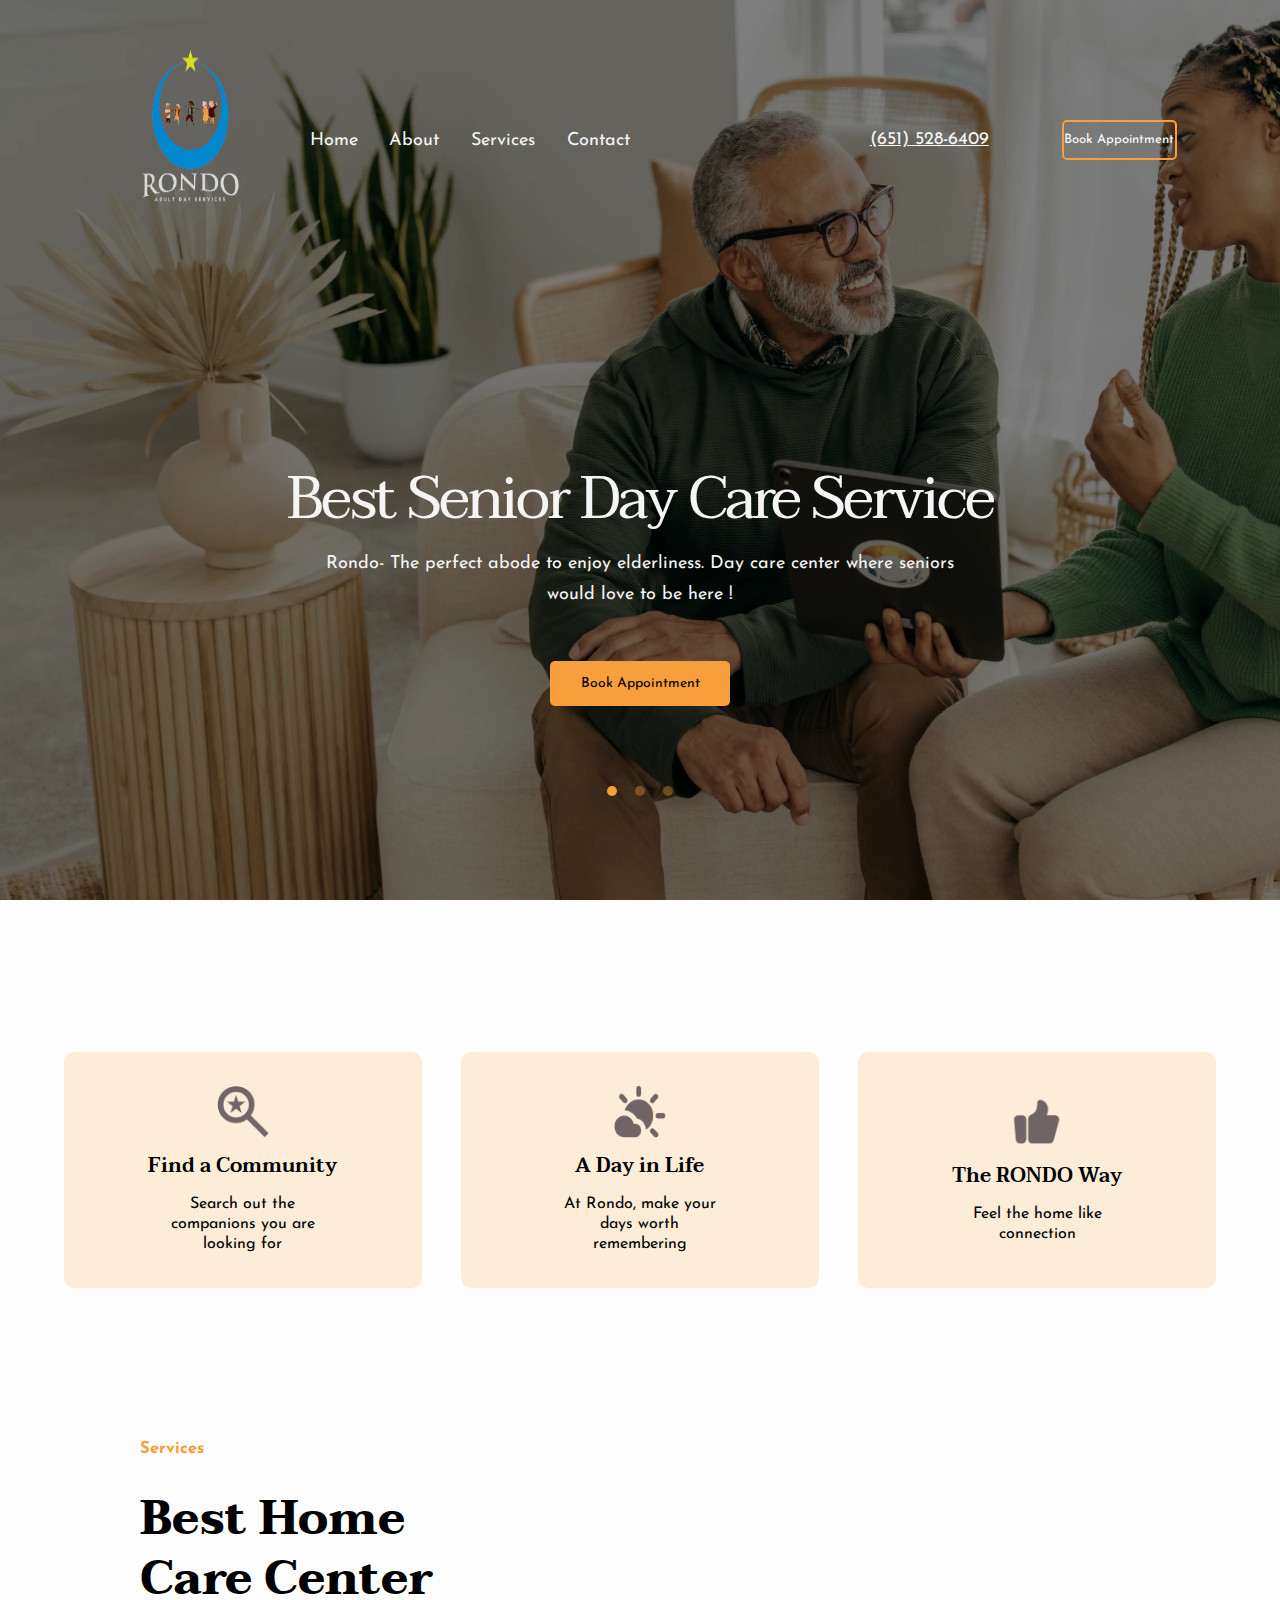
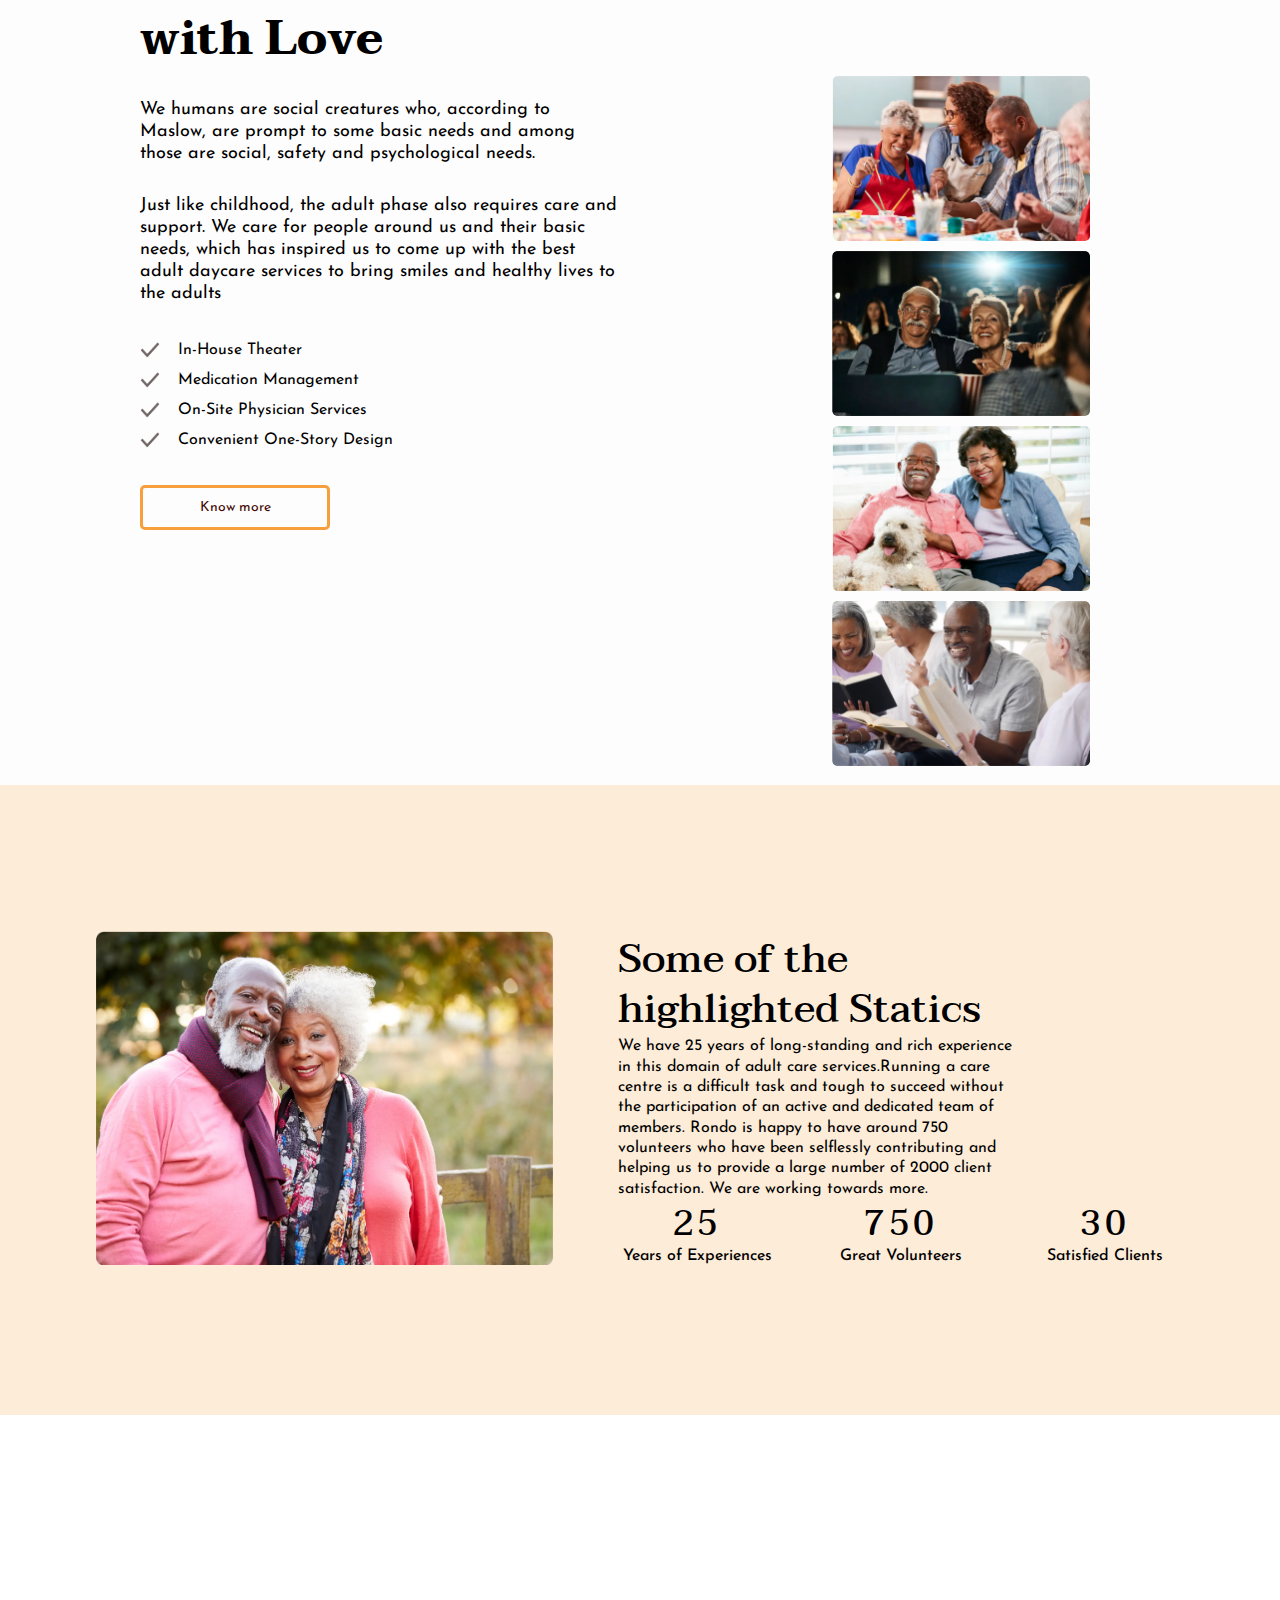
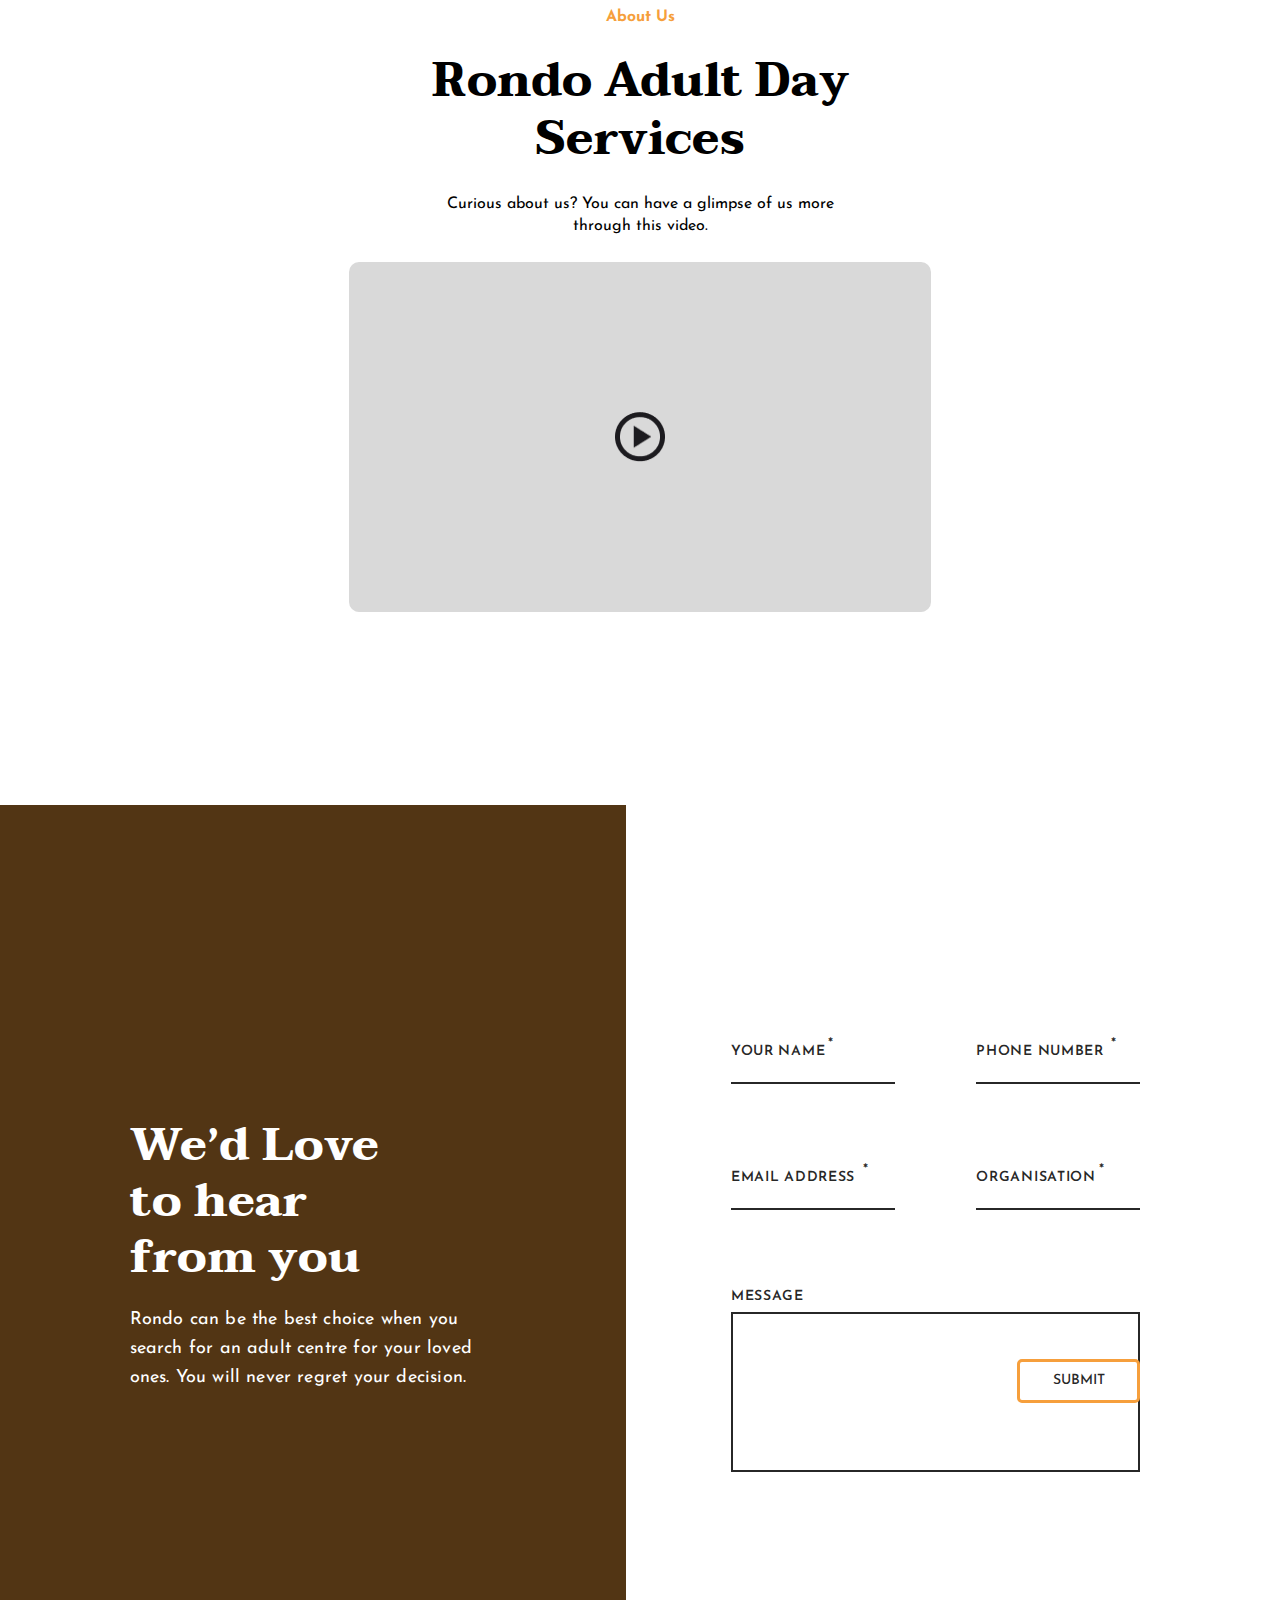
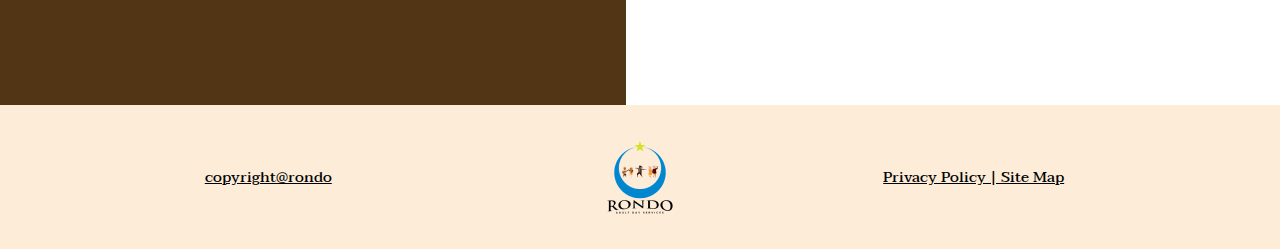
==== commit 417f01b2: "changes done in button" ====
--- a/index.html
+++ b/index.html
@@ -230,8 +230,8 @@
         </article>
 
 
-        <form action="#" class="contact_form" name="landing_page_contact" method="POST" data-netlify="true" onSubmit="Submit">
-            <div class="details">
+        <div class="contact_form">
+            <form class="details" action="#" name="landing_page_contact" method="POST" data-netlify="true" onSubmit="Submit">
                 <div class="input_details">
                     <label for="fName">YOUR NAME<span style="color: #272727;"><sup>*</sup></span></label>
                     <input type="text" name="Name" class="full_name" required>
@@ -257,11 +257,11 @@
                     <textarea id="msg" cols="131" rows="8"> </textarea>
         
                 </div> 
-            </div>
-
-            <div class="contact_btn">
-                <input type="submit" name="submit" class="submit_btn">
-            </span>
+
+                <div class="contact_btn">
+                    <input type="submit" name="submit" class="submit_btn">
+                </div>
+            </form>
         </form>
     </section>
 
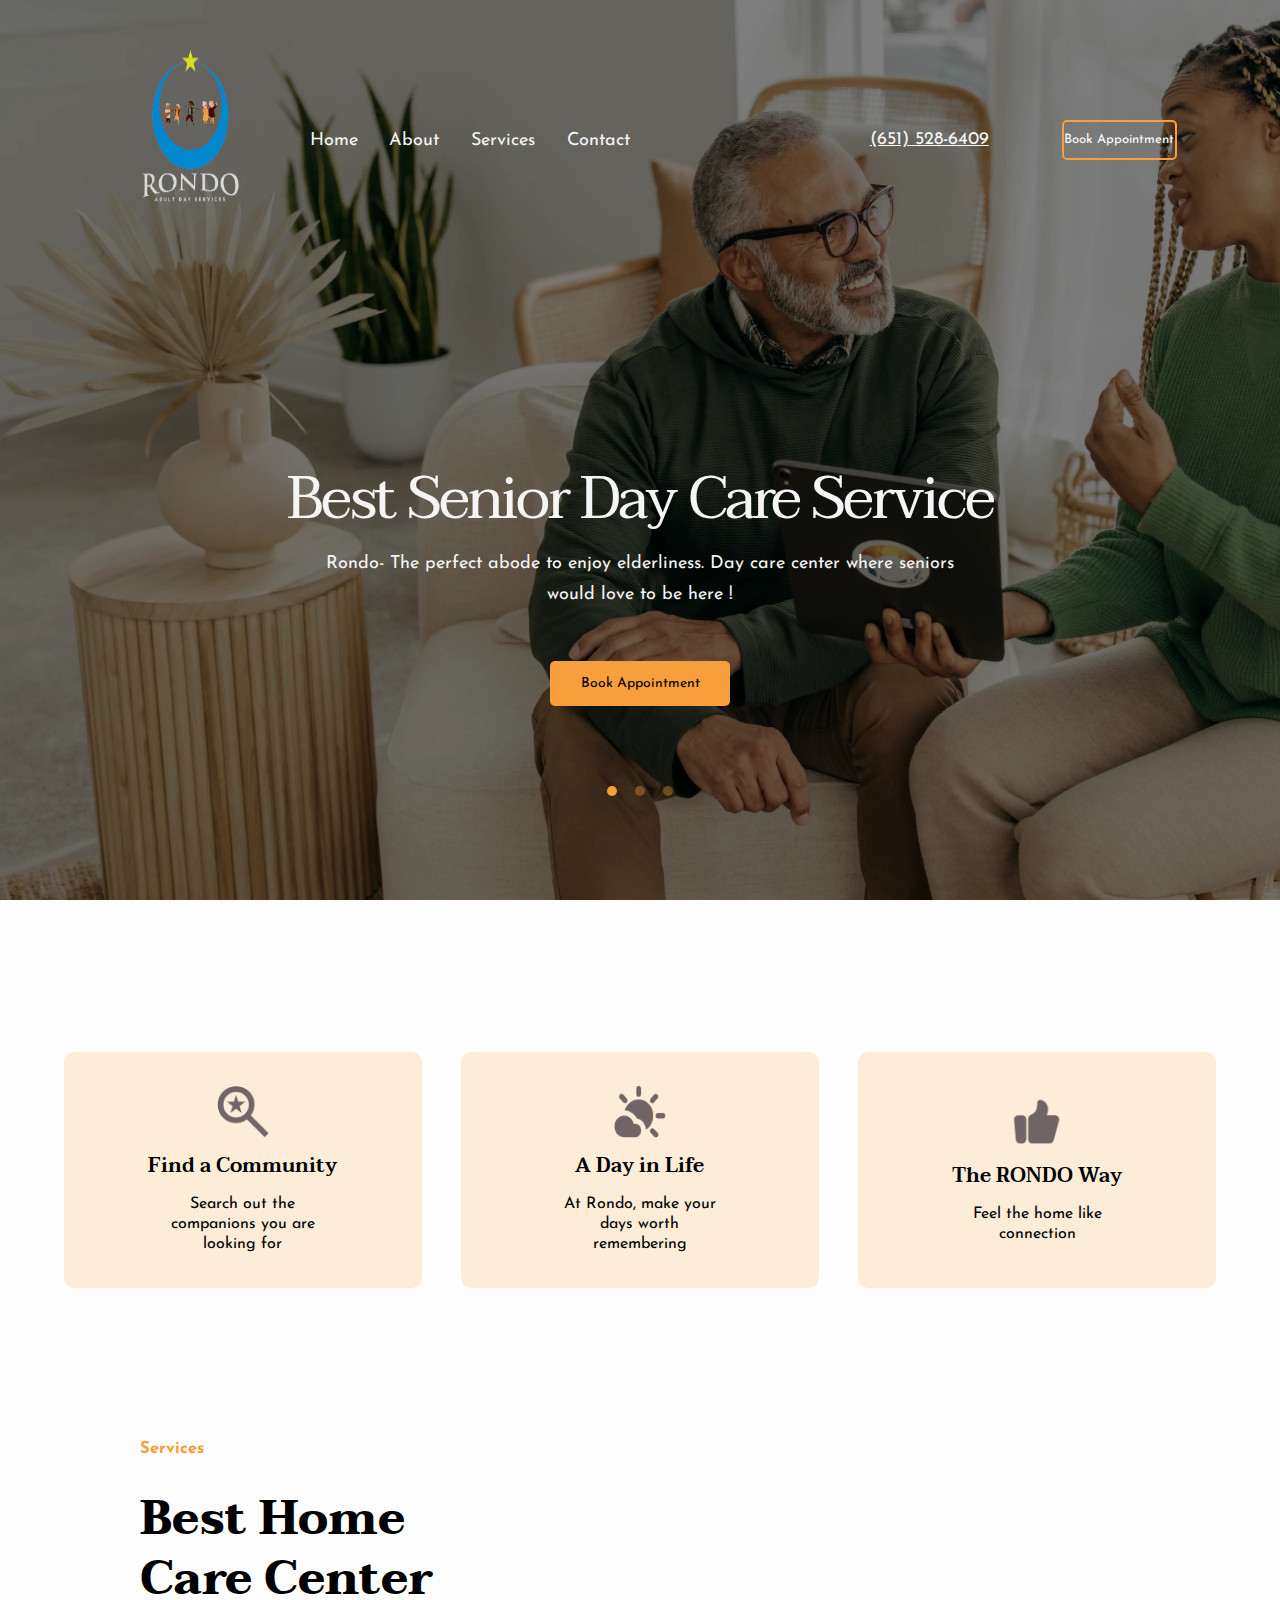
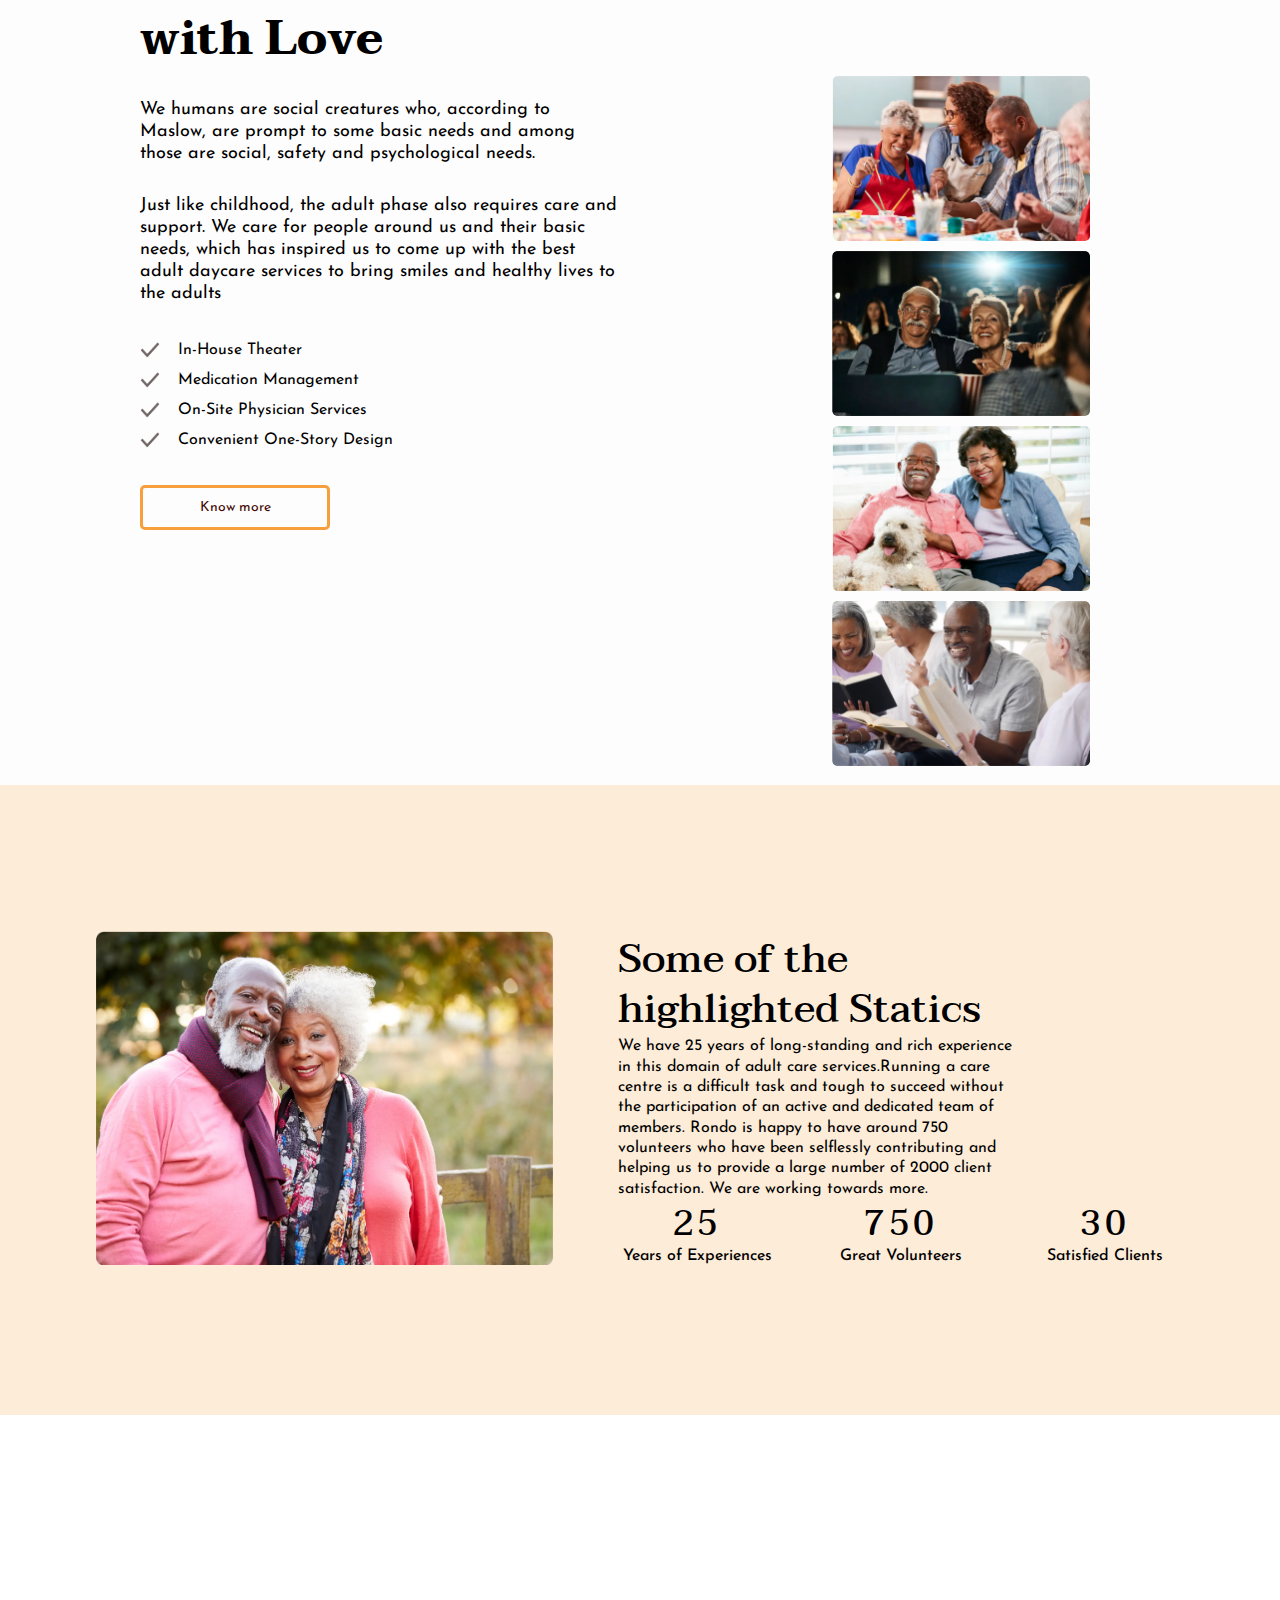
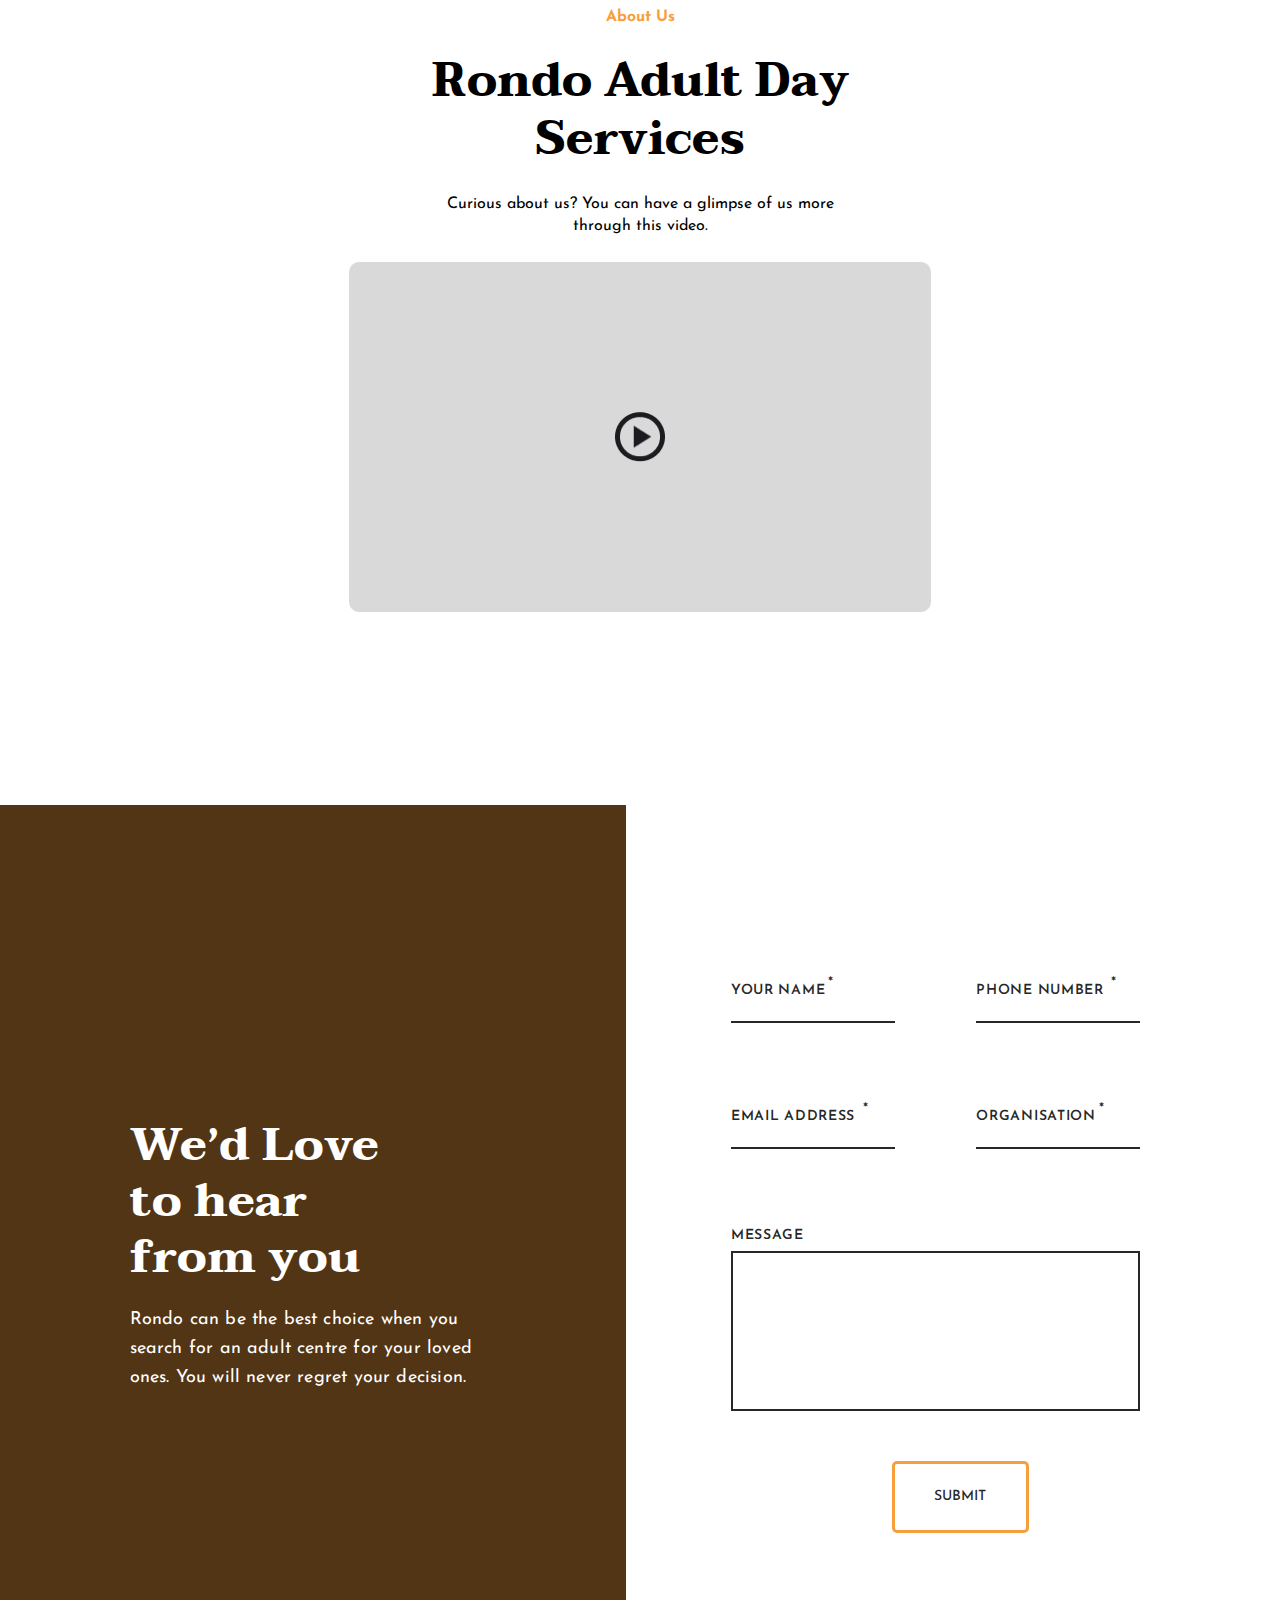
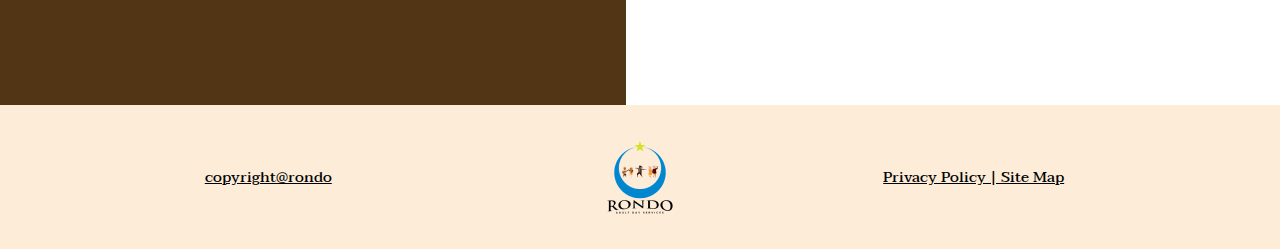
==== commit a838dec3: "Changes in form" ====
--- a/index.html
+++ b/index.html
@@ -230,8 +230,8 @@
         </article>
 
 
-        <div class="contact_form">
-            <form class="details" action="#" name="landing_page_contact" method="POST" data-netlify="true" onSubmit="Submit">
+        <form action="#" class="contact_form" name="landing_page_contact" method="POST" data-netlify="true">
+            <div class="details">
                 <div class="input_details">
                     <label for="fName">YOUR NAME<span style="color: #272727;"><sup>*</sup></span></label>
                     <input type="text" name="Name" class="full_name" required>
@@ -257,11 +257,11 @@
                     <textarea id="msg" cols="131" rows="8"> </textarea>
         
                 </div> 
-
-                <div class="contact_btn">
-                    <input type="submit" name="submit" class="submit_btn">
-                </div>
-            </form>
+            </div>
+
+            <div class="contact_btn">
+                <input type="submit" name="submit" class="submit_btn">
+            </div>
         </form>
     </section>
 
